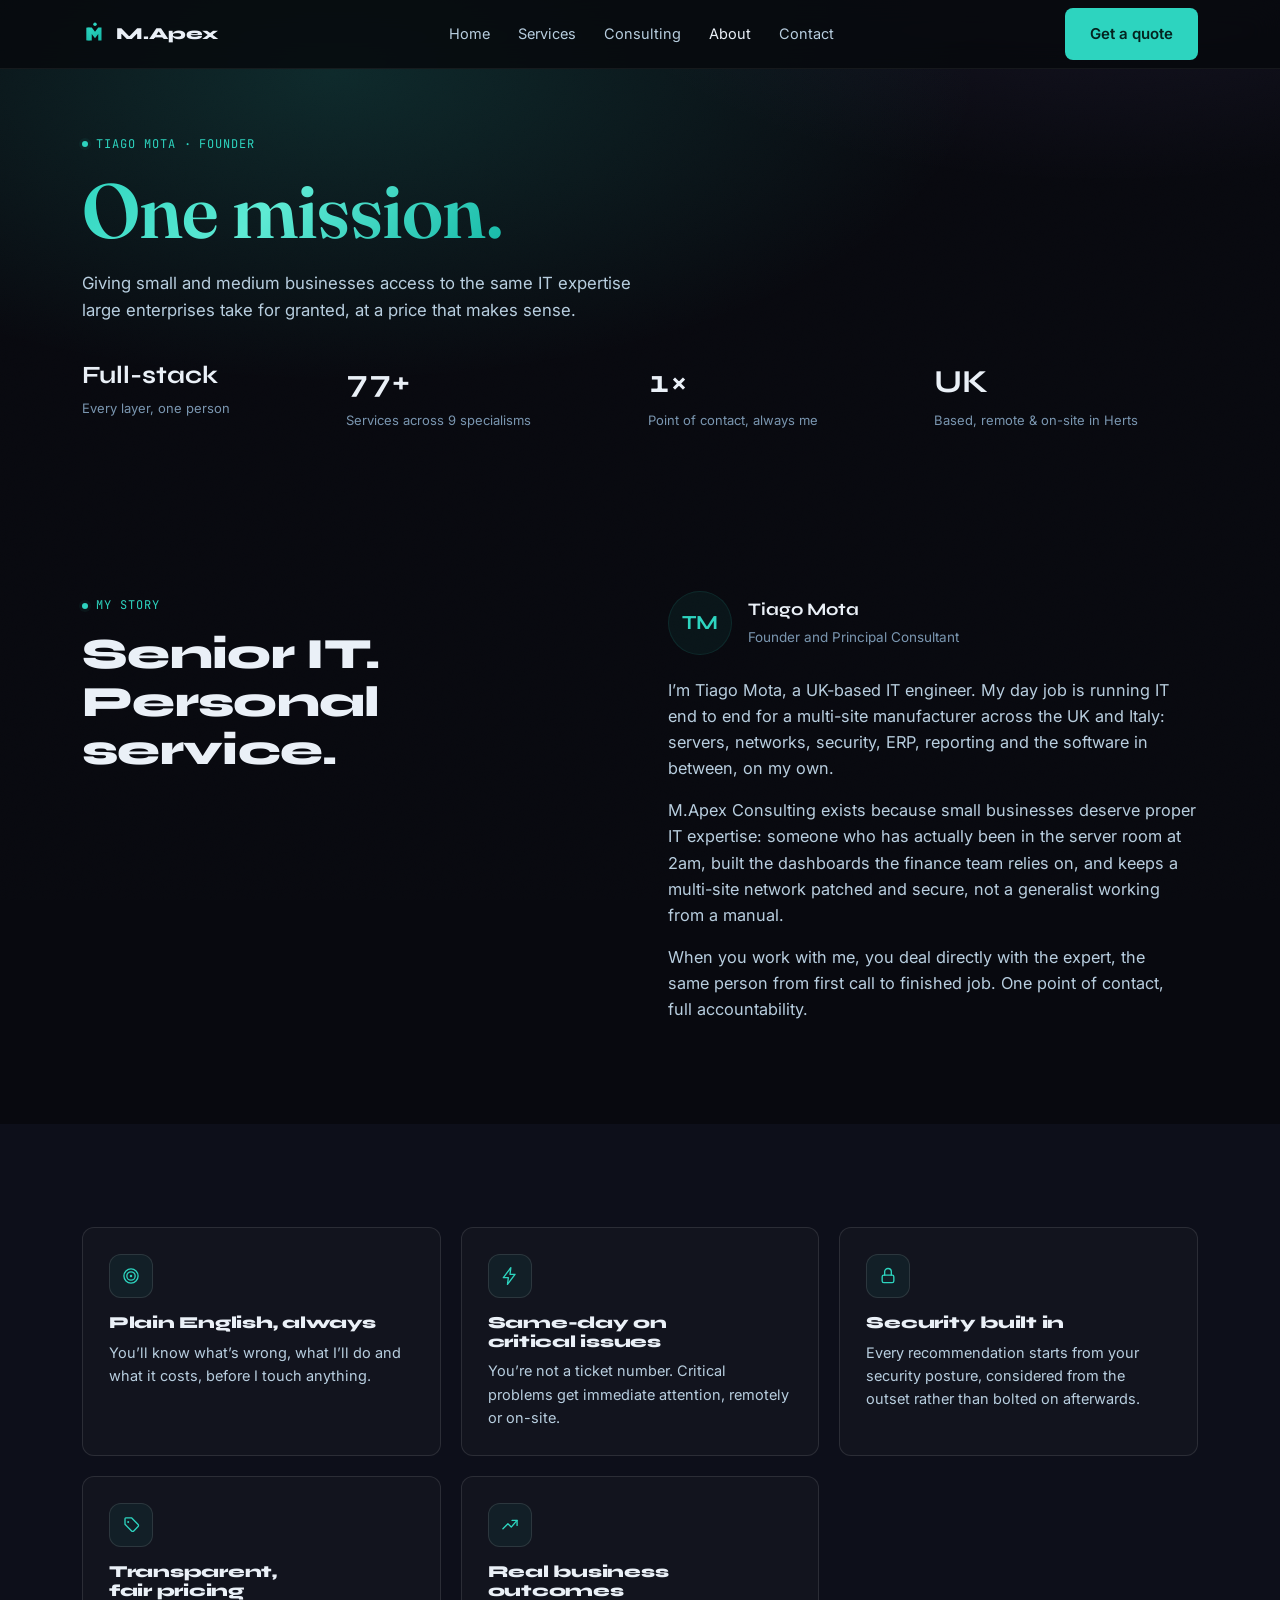
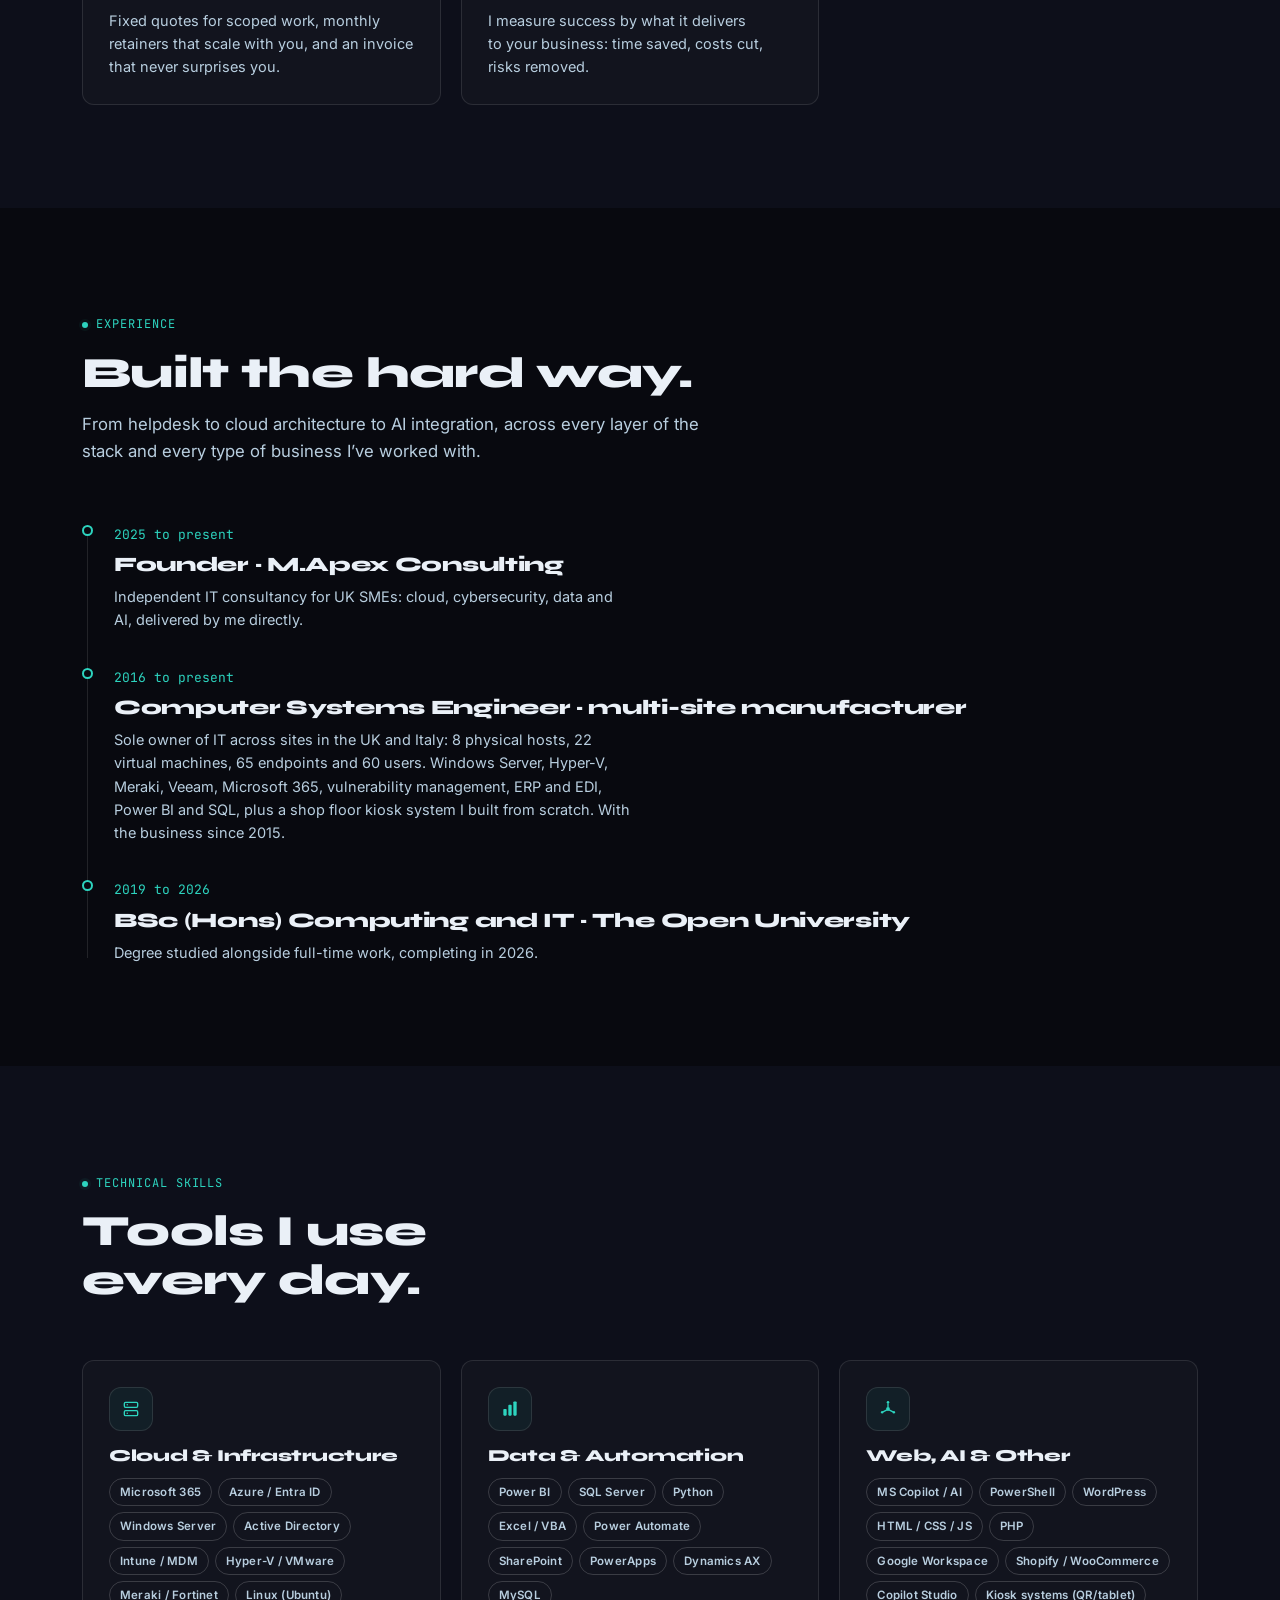
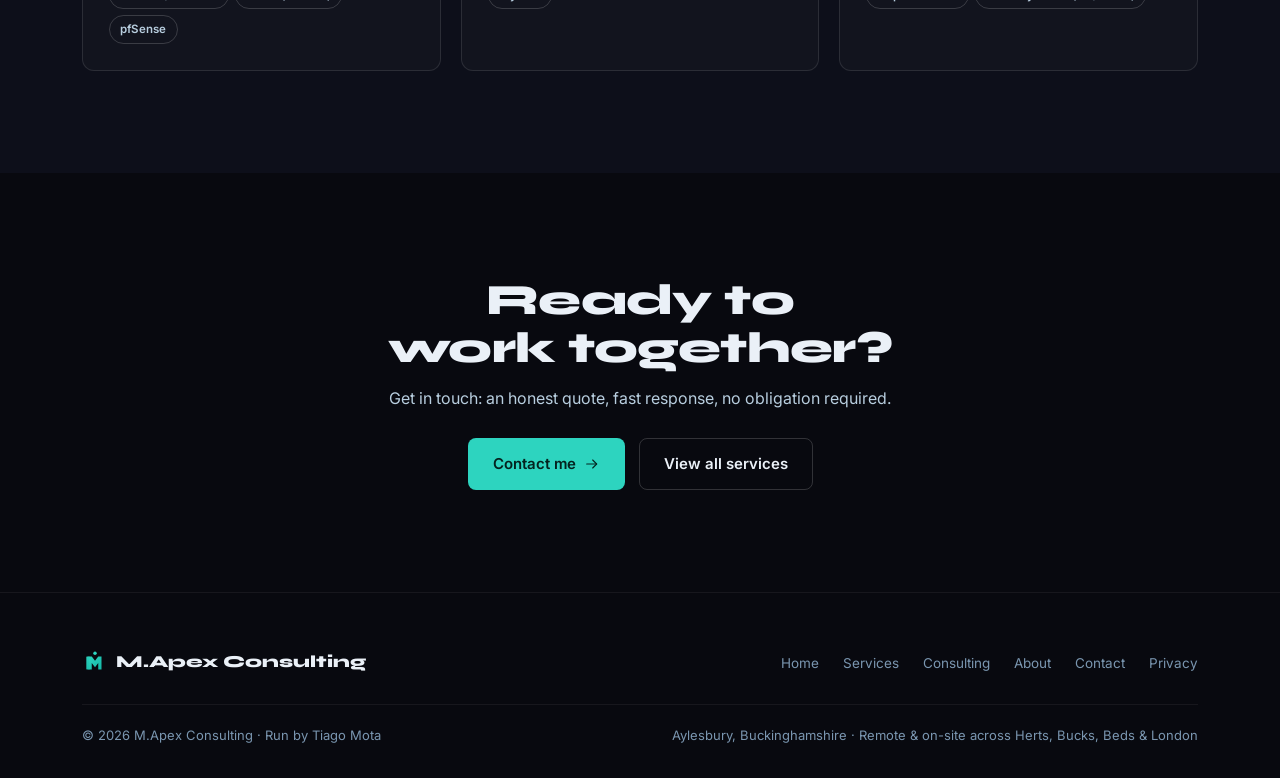
==== about.html @ cf833c74 "Trust pass: name, honest claims, privacy notice Add Tiago Mota as the named founder (about page, hom" ====
<!DOCTYPE html>
<html lang="en-GB">
<head>
<meta charset="UTF-8">
<meta name="viewport" content="width=device-width,initial-scale=1,viewport-fit=cover">
<title>About | M.Apex Consulting</title>
<meta name="description" content="Tiago Mota, founder of M.Apex Consulting: a UK-based IT consultant giving SMEs access to the same expertise large enterprises take for granted.">
<link rel="canonical" href="https://mapexconsulting.co.uk/about.html">

<link rel="icon" type="image/svg+xml" href="/favicon.svg">
<link rel="icon" type="image/png" sizes="32x32" href="/favicon-32.png">
<link rel="icon" type="image/png" sizes="16x16" href="/favicon-16.png">
<link rel="apple-touch-icon" href="/apple-touch-icon.png">
<link rel="manifest" href="/site.webmanifest">
<meta name="theme-color" content="#08090f">

<meta property="og:type" content="website">
<meta property="og:site_name" content="M.Apex Consulting">
<meta property="og:title" content="About | M.Apex Consulting">
<meta property="og:description" content="Tiago Mota, founder of M.Apex Consulting: a UK-based IT consultant giving SMEs access to the same expertise large enterprises take for granted.">
<meta property="og:url" content="https://mapexconsulting.co.uk/about.html">
<meta property="og:image" content="https://mapexconsulting.co.uk/og-image.jpg">
<meta property="og:image:width" content="1200">
<meta property="og:image:height" content="630">
<meta property="og:locale" content="en_GB">

<meta name="twitter:card" content="summary_large_image">
<meta name="twitter:title" content="About | M.Apex Consulting">
<meta name="twitter:description" content="Tiago Mota, founder of M.Apex Consulting: a UK-based IT consultant giving SMEs access to the same expertise large enterprises take for granted.">
<meta name="twitter:image" content="https://mapexconsulting.co.uk/og-image.jpg">

<link rel="preconnect" href="https://fonts.googleapis.com">
<link rel="preconnect" href="https://fonts.gstatic.com" crossorigin>
<link href="https://fonts.googleapis.com/css2?family=Fraunces:opsz,wght@9..144,500;9..144,600;9..144,700&family=Syne:wght@700;800&family=Inter:wght@400;500;600&family=JetBrains+Mono:wght@500&display=swap" rel="stylesheet">
<style>
/* M.Apex Consulting: shared design system
   Teal brand accent (#2DD4BF), rich dark background, Fraunces for display moments,
   Syne for structure, Inter for body. One file, five pages, consistent everywhere. */

*,*::before,*::after{box-sizing:border-box;margin:0;padding:0}

:root{
  /* --- existing brand tokens, unchanged --- */
  --bg:#08090f;--bg2:#0d0f1a;--bg3:#12141f;
  --card:#12141e;--card2:#161927;--card3:#1a1e2e;
  --border:rgba(255,255,255,0.06);--border2:rgba(255,255,255,0.105);--border3:rgba(255,255,255,0.17);
  --accent:#2DD4BF;--accent2:#14b8a6;--accent3:rgba(45,212,191,0.1);--accent4:rgba(45,212,191,0.06);
  --text:#eaf0f7;--text2:#b8cedf;--text3:#7a96b0;
  --green:#34d399;--amber:#fbbf24;--purple:#a78bfa;--red:#f87171;
  --fh:'Syne','Segoe UI',system-ui,sans-serif;
  --fd:'Fraunces','Syne','Segoe UI',serif;
  --fb:'Inter','Segoe UI',system-ui,-apple-system,sans-serif;
  --fm:'JetBrains Mono','SF Mono',Consolas,monospace;
  --r:8px;--r2:12px;--r3:16px;--r4:999px;
  --grad-brand:linear-gradient(135deg,#2DD4BF 0%,#5EEAD4 45%,#14b8a6 100%);
  --grad-aurora:radial-gradient(60% 60% at 30% 20%,rgba(45,212,191,0.16),transparent 70%),radial-gradient(50% 50% at 80% 0%,rgba(167,139,250,0.10),transparent 70%);

  /* --- new: layout + motion scale, additive only --- */
  --maxw:1180px;
  --pad:clamp(1.25rem,4vw,2rem);
  --gap-xs:8px;--gap-sm:12px;--gap-md:20px;--gap-lg:32px;--gap-xl:56px;
  --sec-y:clamp(4rem,8vw,7rem);
  --dur:180ms;--ease:cubic-bezier(.4,0,.2,1);
}

html{scroll-behavior:smooth}
body{
  background:var(--bg);color:var(--text);font-family:var(--fb);
  font-size:16px;line-height:1.6;-webkit-font-smoothing:antialiased;
  overflow-x:hidden;position:relative;
}
/* subtle grain, the thing that keeps a flat dark field from reading as a template */
body::before{
  content:'';position:fixed;inset:0;z-index:1;pointer-events:none;opacity:0.035;mix-blend-mode:overlay;
  background-image:url("data:image/svg+xml,%3Csvg xmlns='http://www.w3.org/2000/svg' width='180' height='180'%3E%3Cfilter id='n'%3E%3CfeTurbulence type='fractalNoise' baseFrequency='0.9' numOctaves='2' stitchTiles='stitch'/%3E%3C/filter%3E%3Crect width='100%25' height='100%25' filter='url(%23n)'/%3E%3C/svg%3E");
}
.skip-link{position:fixed;top:-60px;left:12px;z-index:200;background:var(--accent);color:#04231f;padding:12px 18px;border-radius:var(--r);font-weight:600;font-size:14px;transition:top var(--dur) var(--ease)}
.skip-link:focus-visible{top:12px}
h1,h2,h3,h4{font-family:var(--fh);font-weight:800;line-height:1.12;letter-spacing:-0.015em;color:var(--text)}
h1{font-family:var(--fd);font-weight:600;font-size:clamp(2.7rem,6vw,4.8rem);letter-spacing:-0.01em;font-style:normal}
h2{font-size:clamp(1.9rem,3.6vw,2.7rem)}
h3{font-size:1.28rem}
h4{font-size:1.05rem}
p{color:var(--text2)}
a{color:inherit;text-decoration:none}
ul{list-style:none}
img{max-width:100%;display:block}
button,input,select,textarea{font-family:var(--fb);color:var(--text);font-size:15px}
::selection{background:var(--accent);color:var(--bg)}
:focus-visible{outline:2px solid var(--accent);outline-offset:2px;border-radius:4px}
@media (prefers-reduced-motion:reduce){*{animation-duration:.01ms !important;animation-iteration-count:1 !important;transition-duration:.01ms !important;scroll-behavior:auto !important}}

.grad-text{background:var(--grad-brand);-webkit-background-clip:text;background-clip:text;color:transparent}
.aurora{position:relative}
.aurora::before{content:'';position:absolute;inset:-10% -10% auto -10%;height:140%;background:var(--grad-aurora);pointer-events:none;z-index:0}
.aurora>*{position:relative;z-index:1}

.wrap{max-width:var(--maxw);margin:0 auto;padding-left:var(--pad);padding-right:var(--pad)}
.section{padding:var(--sec-y) 0}
.section-tight{padding:clamp(2.5rem,5vw,3.5rem) 0}
.grid{display:grid;gap:var(--gap-md)}
.g-2{grid-template-columns:repeat(2,1fr)}
.g-3{grid-template-columns:repeat(3,1fr)}
.g-4{grid-template-columns:repeat(4,1fr)}
.g-auto{grid-template-columns:repeat(auto-fit,minmax(240px,1fr))}
.bento{display:grid;grid-template-columns:repeat(3,1fr);grid-auto-rows:1fr;gap:var(--gap-md)}
.bento .span-2{grid-column:span 2;grid-row:span 2}
.bento .feature{background:linear-gradient(155deg,var(--card2),var(--card));border-color:var(--border3);display:flex;flex-direction:column;justify-content:center}
@media (max-width:900px){.g-2,.g-3,.g-4{grid-template-columns:1fr 1fr}.bento{grid-template-columns:1fr 1fr}.bento .span-2{grid-column:span 2;grid-row:span 1}}
@media (max-width:640px){.g-2,.g-3,.g-4,.bento{grid-template-columns:1fr}.bento .span-2{grid-column:span 1;grid-row:span 1}}

/* icons: geometric line set, single colour, inherits from parent */
.i{width:20px;height:20px;flex-shrink:0;fill:none;stroke:currentColor;stroke-width:1.6;stroke-linecap:round;stroke-linejoin:round}
.i-fill{fill:currentColor;stroke:none}
.i-lg{width:26px;height:26px}
.i-sm{width:16px;height:16px}
.icon-tile{width:44px;height:44px;border-radius:var(--r2);background:var(--accent4);border:1px solid var(--border2);display:flex;align-items:center;justify-content:center;color:var(--accent);flex-shrink:0}
.icon-tile.solid{background:var(--accent);color:var(--bg)}

/* eyebrow + section header */
.eyebrow{display:inline-flex;align-items:center;gap:8px;font-family:var(--fm);font-size:12px;letter-spacing:.08em;text-transform:uppercase;color:var(--accent);margin-bottom:14px}
.eyebrow::before{content:'';width:6px;height:6px;border-radius:50%;background:var(--accent);box-shadow:0 0 0 3px var(--accent4)}
.sec-head{max-width:640px;margin-bottom:var(--gap-xl)}
.sec-head p{margin-top:14px;font-size:1.05rem}
.sec-head.center{margin-left:auto;margin-right:auto;text-align:center}

/* buttons */
.btn{display:inline-flex;align-items:center;justify-content:center;gap:8px;padding:13px 24px;border-radius:var(--r);font-family:var(--fb);font-weight:600;font-size:15px;border:1px solid transparent;cursor:pointer;transition:transform var(--dur) var(--ease),background var(--dur),border-color var(--dur)}
.btn:active{transform:scale(.98)}
.btn-primary{background:var(--accent);color:#04231f}
.btn-primary:hover{background:#5ee0cf}
.btn-outline{border-color:var(--border3);color:var(--text)}
.btn-outline:hover{border-color:var(--accent);color:var(--accent)}
.btn-block{width:100%}

/* nav */
nav{position:fixed;top:0;left:0;right:0;z-index:100;background:rgba(7,9,13,0.82);backdrop-filter:blur(14px);border-bottom:1px solid var(--border)}
.nav-in{max-width:var(--maxw);margin:0 auto;padding:0 var(--pad);height:68px;display:flex;align-items:center;justify-content:space-between}
.logo{display:flex;align-items:center;gap:8px;font-family:var(--fh);font-weight:800;font-size:1.05rem;color:var(--text)}
.logo svg{display:block}
.nav-links{display:flex;align-items:center;gap:28px}
.nav-links a{font-size:14.5px;color:var(--text2);transition:color var(--dur)}
.nav-links a:hover,.nav-links a.active{color:var(--text)}
.nav-cta{display:flex;align-items:center;gap:18px}
.nav-toggle{display:none;background:none;border:0;color:var(--text);cursor:pointer;padding:6px}
@media (max-width:860px){
  .nav-links{position:fixed;top:68px;left:0;right:0;background:var(--bg2);border-bottom:1px solid var(--border);flex-direction:column;align-items:flex-start;padding:18px var(--pad) 24px;gap:16px;transform:translateY(-8px);opacity:0;visibility:hidden;pointer-events:none;transition:transform var(--dur) var(--ease),opacity var(--dur),visibility 0s linear var(--dur)}
  .nav-links.open{transform:translateY(0);opacity:1;visibility:visible;pointer-events:auto;transition:transform var(--dur) var(--ease),opacity var(--dur),visibility 0s}
  .nav-cta .btn-primary{display:none}
  .nav-toggle{display:block}
}

/* footer */
footer{border-top:1px solid var(--border);padding:var(--gap-xl) 0 var(--gap-lg)}
.footer-top{display:flex;justify-content:space-between;align-items:center;flex-wrap:wrap;gap:20px;padding-bottom:28px;border-bottom:1px solid var(--border);margin-bottom:20px}
.footer-links{display:flex;gap:24px;flex-wrap:wrap}
.footer-links a{font-size:13.5px;color:var(--text3)}
.footer-links a:hover{color:var(--accent)}
.footer-bottom{font-size:13px;color:var(--text3);display:flex;justify-content:space-between;flex-wrap:wrap;gap:10px}

/* cards */
.card{background:var(--card);border:1px solid var(--border2);border-radius:var(--r2);padding:26px}
.card-hover{transition:border-color var(--dur),transform var(--dur) var(--ease)}
.card-hover:hover{border-color:var(--border3);transform:translateY(-2px)}
.feature-card h3{margin:16px 0 8px;font-size:1.05rem}
.feature-card p{font-size:14.5px}

/* badges / pills / tags */
.badge{display:inline-flex;align-items:center;gap:5px;font-size:11.5px;font-weight:600;letter-spacing:.02em;padding:4px 10px;border-radius:var(--r4);border:1px solid var(--border3);color:var(--text2)}
.badge-accent{background:var(--accent4);border-color:var(--accent3);color:var(--accent)}
.badge-amber{background:rgba(251,191,36,.1);border-color:rgba(251,191,36,.28);color:var(--amber)}
.badge-red{background:rgba(248,113,113,.1);border-color:rgba(248,113,113,.28);color:var(--red)}
.badge-purple{background:rgba(167,139,250,.1);border-color:rgba(167,139,250,.28);color:var(--purple)}
.tag-row{display:flex;flex-wrap:wrap;gap:6px;margin-top:12px}

/* status dot (replaces coloured circle emoji) */
.dot{display:inline-block;width:9px;height:9px;border-radius:50%;flex-shrink:0}
.dot-red{background:var(--red)}
.dot-amber{background:var(--amber)}
.dot-yellow{background:#fde047}
.dot-green{background:var(--green)}

/* stat strip */
.stats{display:grid;grid-template-columns:repeat(4,auto);gap:var(--gap-xl);margin-top:var(--gap-lg)}
.stat b{display:block;font-family:var(--fh);font-size:2rem;color:var(--text)}
.stat span{font-size:13px;color:var(--text3)}
@media (max-width:760px){.stats{grid-template-columns:repeat(2,auto)}}

/* testimonial */
.testi{background:var(--card);border:1px solid var(--border2);border-radius:var(--r2);padding:28px;display:flex;flex-direction:column;gap:16px}
.testi .stars{display:flex;gap:3px;color:var(--amber)}
.testi p{font-size:15px;color:var(--text2);flex-grow:1}
.testi-who{display:flex;align-items:center;gap:12px;padding-top:16px;border-top:1px solid var(--border)}
.avatar{width:38px;height:38px;border-radius:50%;background:var(--accent4);border:1px solid var(--accent3);color:var(--accent);display:flex;align-items:center;justify-content:center;font-family:var(--fh);font-weight:700;font-size:13px;flex-shrink:0}
.testi-who b{display:block;font-size:14px;color:var(--text)}
.testi-who span{font-size:12.5px;color:var(--text3)}

/* pricing */
.price-card{background:var(--card);border:1px solid var(--border2);border-radius:var(--r2);padding:30px;display:flex;flex-direction:column;position:relative}
.price-card.pop{border-color:var(--accent);background:linear-gradient(180deg,var(--accent4),var(--card) 40%)}
.price-card .pop-badge{position:absolute;top:-12px;left:30px;background:var(--accent);color:#04231f;font-size:11px;font-weight:700;padding:4px 12px;border-radius:var(--r4)}
.price-card .amount{font-family:var(--fh);font-size:2rem;margin:14px 0 4px}
.price-card .amount span{font-family:var(--fb);font-size:13px;color:var(--text3);font-weight:400}
.price-card ul{margin:20px 0;display:flex;flex-direction:column;gap:11px}
.price-card li{display:flex;align-items:flex-start;gap:9px;font-size:14px;color:var(--text2)}
.price-card li .i{color:var(--accent);margin-top:2px}

/* FAQ */
.faq-item{border-bottom:1px solid var(--border)}
.faq-item summary{list-style:none;display:flex;justify-content:space-between;align-items:center;gap:16px;padding:20px 0;cursor:pointer;font-family:var(--fh);font-weight:700;font-size:15.5px;color:var(--text)}
.faq-item summary::-webkit-details-marker{display:none}
.faq-item summary .i{transition:transform var(--dur) var(--ease);color:var(--text3)}
.faq-item[open] summary .i{transform:rotate(45deg);color:var(--accent)}
.faq-item .faq-body{padding-bottom:20px;font-size:14.5px;color:var(--text2);max-width:640px}

/* forms */
.field{display:flex;flex-direction:column;gap:7px;margin-bottom:18px}
.field label{font-size:13px;color:var(--text2)}
.field input,.field select,.field textarea{background:var(--bg2);border:1px solid var(--border2);border-radius:var(--r);padding:12px 14px;transition:border-color var(--dur)}
.field input:focus-visible,.field select:focus-visible,.field textarea:focus-visible{border-color:var(--accent);outline:none}
.field textarea{resize:vertical;min-height:110px}
.urgency{display:flex;gap:8px;flex-wrap:wrap}
.urgency label{display:flex;align-items:center;gap:8px;padding:9px 14px;border:1px solid var(--border2);border-radius:var(--r4);font-size:13.5px;color:var(--text2);cursor:pointer;transition:border-color var(--dur)}
.urgency input{position:absolute;opacity:0;pointer-events:none}
.urgency input:checked + span{color:var(--text)}
.urgency label:has(input:checked){border-color:var(--accent);background:var(--accent4)}

/* services filter tabs */
.filter-row{display:flex;flex-wrap:wrap;gap:8px;margin-bottom:var(--gap-lg)}
.filter-tab{display:flex;align-items:center;gap:7px;padding:9px 16px;border-radius:var(--r4);border:1px solid var(--border2);color:var(--text2);font-size:13.5px;cursor:pointer;background:none;transition:border-color var(--dur),color var(--dur)}
.filter-tab .i{width:15px;height:15px}
.filter-tab:hover{border-color:var(--border3);color:var(--text)}
.filter-tab.active{border-color:var(--accent);background:var(--accent4);color:var(--accent)}

.cat-block{margin-bottom:var(--gap-xl);scroll-margin-top:96px}
.cat-head{display:flex;align-items:center;gap:14px;margin-bottom:22px;padding-bottom:18px;border-bottom:1px solid var(--border)}
.cat-head .icon-tile{width:40px;height:40px}
.cat-head .meta{font-size:13px;color:var(--text3)}
.svc-card{background:var(--card);border:1px solid var(--border2);border-radius:var(--r2);padding:22px;display:flex;flex-direction:column;gap:10px}
.svc-card h4{font-size:15px}
.svc-card p{font-size:13.5px;line-height:1.55}
.svc-price{font-family:var(--fm);font-size:12.5px;color:var(--accent);margin-top:auto;padding-top:4px}
.svc-foot{display:flex;justify-content:space-between;align-items:center;margin-top:6px}
.svc-link{font-size:13px;color:var(--text2);display:flex;align-items:center;gap:5px}
.svc-link:hover{color:var(--accent)}

/* ticker (pure CSS marquee, no duplicated markup needed twice in DOM for a11y) */
.ticker{border-top:1px solid var(--border);border-bottom:1px solid var(--border);background:var(--bg2);overflow:hidden;padding:14px 0}
.ticker-track{display:flex;gap:40px;width:max-content;animation:scroll 38s linear infinite}
.ticker:hover .ticker-track{animation-play-state:paused}
.ticker-track span{font-size:13px;color:var(--text3);white-space:nowrap;display:flex;align-items:center;gap:10px}
.ticker-track span::after{content:'·';color:var(--border3);margin-left:30px}
@keyframes scroll{from{transform:translateX(0)}to{transform:translateX(-50%)}}

/* signature motif: node/status line, echoes the logo's dot, used as a quiet structural device on process + timeline blocks */
.node-line{position:relative;padding-left:32px}
.node-line::before{content:'';position:absolute;left:5px;top:6px;bottom:6px;width:1px;background:var(--border2)}
.node-item{position:relative;padding-bottom:32px}
.node-item::before{content:'';position:absolute;left:-32px;top:4px;width:11px;height:11px;border-radius:50%;background:var(--bg);border:2px solid var(--accent)}
.node-item:last-child{padding-bottom:0}

.divider{height:1px;background:var(--border);border:0;margin:0}
.muted{color:var(--text3)}
.center{text-align:center}
.mono{font-family:var(--fm)}

/* scroll-aware header, hides on scroll down, returns on scroll up (FourFold / Josh Kremer pattern) */
nav{transition:transform .32s var(--ease),background var(--dur)}
nav.nav-hidden{transform:translateY(-100%)}

/* back-to-top: services.html is long enough to genuinely need it (Jack Dalrymple pattern) */
.to-top{position:fixed;right:22px;bottom:22px;z-index:90;width:44px;height:44px;border-radius:50%;background:var(--card2);border:1px solid var(--border3);color:var(--text2);display:flex;align-items:center;justify-content:center;cursor:pointer;opacity:0;pointer-events:none;transform:translateY(8px);transition:opacity var(--dur),transform var(--dur) var(--ease),border-color var(--dur),color var(--dur)}
.to-top.show{opacity:1;pointer-events:auto;transform:translateY(0)}
.to-top:hover{border-color:var(--accent);color:var(--accent)}
.to-top .i{transform:rotate(-90deg)}

/* "start from your problem" entry grid: navigation by client need, not by our own structure (Kearney pattern) */
.problem-grid{display:grid;grid-template-columns:repeat(auto-fit,minmax(260px,1fr));gap:var(--gap-sm)}
.problem-card{display:flex;align-items:flex-start;gap:14px;padding:20px;background:var(--card);border:1px solid var(--border2);border-radius:var(--r2);text-decoration:none;transition:border-color var(--dur),transform var(--dur) var(--ease)}
.problem-card:hover{border-color:var(--accent);transform:translateY(-2px)}
.problem-card .icon-tile{width:38px;height:38px}
.problem-card q{display:block;font-size:14.5px;color:var(--text);font-style:italic;line-height:1.5;quotes:'\201C' '\201D'}
.problem-card .route{display:block;font-size:12.5px;color:var(--text3);margin-top:7px}
.problem-card:hover .route{color:var(--accent)}

/* comparison block: typical agency vs M.Apex, a proven B2B pattern that was still missing */
.compare-grid{display:grid;grid-template-columns:1fr 1fr;gap:0;border:1px solid var(--border2);border-radius:var(--r2);overflow:hidden}
.compare-col{padding:28px}
.compare-col.win{background:var(--accent4);position:relative}
.compare-col.win::before{content:'';position:absolute;inset:0;border-left:1px solid var(--accent3);pointer-events:none}
.compare-col h4{font-family:var(--fh);font-size:1.05rem;margin-bottom:18px;display:flex;align-items:center;gap:9px}
.compare-col.win h4{color:var(--accent)}
.compare-row{display:flex;align-items:flex-start;gap:10px;padding:11px 0;border-top:1px solid var(--border)}
.compare-row:first-of-type{border-top:0}
.compare-row .i{margin-top:2px;flex-shrink:0}
.compare-col:not(.win) .compare-row .i{color:var(--text3)}
.compare-col.win .compare-row .i{color:var(--accent)}
.compare-row span{font-size:14px;color:var(--text2)}
@media (max-width:700px){.compare-grid{grid-template-columns:1fr}.compare-col.win::before{border-left:0;border-top:1px solid var(--accent3)}}

@media (max-width:640px){
  .footer-top,.footer-bottom{flex-direction:column;align-items:flex-start}
  .to-top{right:14px;bottom:14px}
}

/* content is visible immediately, no scroll-triggered opacity gating: see changelog for why */

/* hover polish on interactive surfaces */
.card,.price-card,.testi,.svc-card{transition:border-color var(--dur) var(--ease),transform var(--dur) var(--ease),box-shadow var(--dur) var(--ease)}
.card:hover,.svc-card:hover{border-color:var(--accent3);transform:translateY(-3px);box-shadow:0 16px 40px -20px rgba(45,212,191,0.25)}
.price-card:hover{transform:translateY(-3px)}
.filter-tab,.btn{transition:transform var(--dur) var(--ease),border-color var(--dur),background var(--dur),color var(--dur),box-shadow var(--dur)}
.btn-primary:hover{box-shadow:0 10px 28px -12px rgba(45,212,191,0.55)}

/* hero network visual: signature element, echoes the logo's node/connection language */
.net-viz{position:absolute;top:0;right:0;width:min(46vw,460px);height:460px;pointer-events:none;opacity:0.9}
.net-viz line{stroke:var(--accent);stroke-width:1;opacity:0.14}
.net-viz circle{fill:var(--accent);animation:netpulse 4.5s ease-in-out infinite;transform-box:fill-box;transform-origin:center}
@keyframes netpulse{0%,100%{opacity:.35;transform:scale(1)}50%{opacity:1;transform:scale(1.45)}}
.hero-shell{position:relative;overflow:hidden}
.hero-shell::before{content:'';position:absolute;inset:-15% -10% auto -10%;height:150%;background:var(--grad-aurora);pointer-events:none;z-index:0}
.hero-shell>.wrap{position:relative;z-index:1}
@media (max-width:1000px){.net-viz{display:none}}
@media (prefers-reduced-motion:reduce){.net-viz circle{animation:none;opacity:.6}}

/* status pulse: small live indicator on the active-services panel, same signature language */
.pulse-dot{position:relative;width:7px;height:7px;border-radius:50%;flex-shrink:0}
.pulse-dot::after{content:'';position:absolute;inset:-4px;border-radius:50%;border:1px solid currentColor;animation:pulsering 2.2s ease-out infinite}
@media (prefers-reduced-motion:reduce){.pulse-dot::after{animation:none}}
@keyframes pulsering{0%{opacity:.7;transform:scale(.5)}100%{opacity:0;transform:scale(1.6)}}

/* testimonial slider */
.slider{position:relative}
.slider-track{display:flex;transition:transform .5s var(--ease)}
.slider-viewport{overflow:hidden;border-radius:var(--r2)}
.slider-track .testi{flex:0 0 100%;margin:0 2px}
.slider-dots{display:flex;justify-content:center;gap:8px;margin-top:22px}
.slider-dots button{width:8px;height:8px;border-radius:50%;border:0;background:var(--border3);cursor:pointer;padding:0;transition:background var(--dur),width var(--dur)}
.slider-dots button.active{background:var(--accent);width:22px;border-radius:4px}

/* active-services status list */
.status-row{display:flex;align-items:center;gap:12px;padding:13px 0;border-bottom:1px solid var(--border)}
.status-row:last-child{border-bottom:0}
.status-row .icon-tile{width:34px;height:34px}
.status-row .name{flex:1;font-size:14px;color:var(--text)}
.status-label{display:flex;align-items:center;gap:7px;font-size:12px;color:var(--text3)}

/* on-page search, shows up where content is long enough to need it */
.search-box{position:relative;margin-bottom:var(--gap-md)}
.search-box .i{position:absolute;left:16px;top:50%;transform:translateY(-50%);color:var(--text3);pointer-events:none}
.search-box input{width:100%;padding:14px 16px 14px 46px;background:var(--card);border:1px solid var(--border2);border-radius:var(--r2);font-size:15px}
.search-box input:focus-visible{border-color:var(--accent);outline:none}
.search-box .clear-search{position:absolute;right:12px;top:50%;transform:translateY(-50%);background:none;border:0;color:var(--text3);cursor:pointer;padding:6px;display:none}
.search-box.has-value .clear-search{display:block}
.no-results{display:none;text-align:center;padding:60px 20px;color:var(--text3)}
.no-results.show{display:block}


/* guidelines pass: theming, touch, typography, focus, a11y helpers */
html{color-scheme:dark;scroll-padding-top:88px;-webkit-tap-highlight-color:rgba(45,212,191,0.18)}
@media (pointer:fine){html{overscroll-behavior:none}}
a,button,input,select,textarea,label,summary{touch-action:manipulation}
h1,h2,h3{text-wrap:balance}
p{text-wrap:pretty}
.stat b,.mono{font-variant-numeric:tabular-nums}
.h4{font-size:1.05rem}
.compare-col h3{font-family:var(--fh);font-size:1.05rem;margin-bottom:18px;display:flex;align-items:center;gap:9px}
.compare-col.win h3{color:var(--accent)}
.card,.svc-card,.testi,.problem-card{overflow-wrap:break-word}
.status-row .name{min-width:0}
.field input:focus-visible,.field select:focus-visible,.field textarea:focus-visible,.search-box input:focus-visible{box-shadow:0 0 0 3px var(--accent3)}
.field select option{background:var(--bg2);color:var(--text)}
fieldset{border:0;margin:0;padding:0;min-width:0}
legend{font-size:13px;color:var(--text2);margin-bottom:7px;padding:0}
.field-error{color:var(--red);font-size:13px;margin-bottom:14px}
.field-error:empty{display:none}
.wrap,.nav-in{padding-left:max(var(--pad),env(safe-area-inset-left));padding-right:max(var(--pad),env(safe-area-inset-right))}
.to-top{bottom:max(22px,calc(env(safe-area-inset-bottom) + 12px))}
.cat-block{content-visibility:auto;contain-intrinsic-size:auto 900px}
.slider-dots{align-items:center}
.slider-dots button{position:relative}
.slider-dots button::before{content:'';position:absolute;inset:-12px -6px}
.motion-toggle{display:inline-flex;align-items:center;justify-content:center;width:32px;height:32px;border-radius:50%;border:1px solid var(--border3);background:var(--card);color:var(--text2);cursor:pointer;transition:border-color var(--dur),color var(--dur)}
.motion-toggle:hover{border-color:var(--accent);color:var(--accent)}
.motion-toggle .i{width:14px;height:14px}
.ticker{position:relative}
.ticker .motion-toggle{position:absolute;right:max(12px,env(safe-area-inset-right));top:50%;transform:translateY(-50%);z-index:2}
.ticker.paused .ticker-track{animation-play-state:paused}
.sr-only{position:absolute;width:1px;height:1px;padding:0;margin:-1px;overflow:hidden;clip:rect(0,0,0,0);white-space:nowrap;border:0}
</style>
<script type="application/ld+json">
{
  "@context": "https://schema.org",
  "@type": "ProfessionalService",
  "name": "M.Apex Consulting",
  "founder": {"@type": "Person", "name": "Tiago Mota", "jobTitle": "Founder and Principal Consultant"},
  "description": "UK IT consultancy covering cloud, cybersecurity, data, AI and bespoke software development for small and medium businesses.",
  "url": "https://mapexconsulting.co.uk/",
  "logo": "https://mapexconsulting.co.uk/icon-512.png",
  "image": "https://mapexconsulting.co.uk/og-image.jpg",
  "priceRange": "\u00a3\u00a3",
  "areaServed": [
    {"@type": "AdministrativeArea", "name": "Hertfordshire"},
    {"@type": "AdministrativeArea", "name": "Buckinghamshire"},
    {"@type": "AdministrativeArea", "name": "Bedfordshire"},
    {"@type": "AdministrativeArea", "name": "London"}
  ],
  "address": {
    "@type": "PostalAddress",
    "addressLocality": "Aylesbury",
    "addressRegion": "Buckinghamshire",
    "addressCountry": "GB"
  },
  "makesOffer": [
    {"@type": "Offer", "itemOffered": {"@type": "Service", "name": "IT Support & Infrastructure"}},
    {"@type": "Offer", "itemOffered": {"@type": "Service", "name": "Cybersecurity"}},
    {"@type": "Offer", "itemOffered": {"@type": "Service", "name": "Data & Automation"}},
    {"@type": "Offer", "itemOffered": {"@type": "Service", "name": "AI Services"}},
    {"@type": "Offer", "itemOffered": {"@type": "Service", "name": "Strategic IT Consulting"}}
  ]
}
</script>
</head>
<body>
<svg style="display:none" aria-hidden="true" xmlns:xlink="http://www.w3.org/1999/xlink"><defs>
<symbol id="i-check" viewBox="0 0 24 24"><polyline points="4 12.5 9.5 18 20 6"/></symbol>
<symbol id="i-cloud" viewBox="0 0 24 24"><path d="M6.5 18a4 4 0 01-.5-7.97A5 5 0 0115.9 8.05 4.5 4.5 0 0117.5 18h-11z"/></symbol>
<symbol id="i-lock" viewBox="0 0 24 24"><rect x="5" y="11" width="14" height="9" rx="2"/><path d="M8 11V7a4 4 0 018 0v4"/></symbol>
<symbol id="i-shield" viewBox="0 0 24 24"><path d="M12 3l7 3v5c0 5-3 8.5-7 10-4-1.5-7-5-7-10V6l7-3z"/></symbol>
<symbol id="i-bolt" viewBox="0 0 24 24"><path d="M13 2 4 14h6l-1 8 9-12h-6l1-8z"/></symbol>
<symbol id="i-bars" viewBox="0 0 24 24"><rect x="4" y="12" width="4" height="8" rx="1" fill="currentColor" stroke="none"/><rect x="10" y="7" width="4" height="13" rx="1" fill="currentColor" stroke="none"/><rect x="16" y="3" width="4" height="17" rx="1" fill="currentColor" stroke="none"/></symbol>
<symbol id="i-node" viewBox="0 0 24 24"><circle cx="12" cy="12" r="2.3" fill="currentColor" stroke="none"/><circle cx="12" cy="4" r="1.5" fill="currentColor" stroke="none"/><circle cx="19" cy="16" r="1.5" fill="currentColor" stroke="none"/><circle cx="5" cy="16" r="1.5" fill="currentColor" stroke="none"/><line x1="12" y1="9.7" x2="12" y2="5.7"/><line x1="13.9" y1="13.3" x2="17.4" y2="15.2"/><line x1="10.1" y1="13.3" x2="6.6" y2="15.2"/></symbol>
<symbol id="i-globe" viewBox="0 0 24 24"><circle cx="12" cy="12" r="8.5"/><ellipse cx="12" cy="12" rx="3.6" ry="8.5"/><line x1="3.7" y1="12" x2="20.3" y2="12"/></symbol>
<symbol id="i-broadcast" viewBox="0 0 24 24"><path d="M4 10v4a1 1 0 001 1h1.5l7 4.5V4.5L6.5 9H5a1 1 0 00-1 1z"/><path d="M18 9a4 4 0 010 6"/></symbol>
<symbol id="i-gear" viewBox="0 0 24 24"><circle cx="12" cy="12" r="3"/><line x1="12" y1="2.5" x2="12" y2="5.5"/><line x1="12" y1="18.5" x2="12" y2="21.5"/><line x1="2.5" y1="12" x2="5.5" y2="12"/><line x1="18.5" y1="12" x2="21.5" y2="12"/><line x1="5.4" y1="5.4" x2="7.5" y2="7.5"/><line x1="16.5" y1="16.5" x2="18.6" y2="18.6"/><line x1="5.4" y1="18.6" x2="7.5" y2="16.5"/><line x1="16.5" y1="7.5" x2="18.6" y2="5.4"/></symbol>
<symbol id="i-clipboard" viewBox="0 0 24 24"><rect x="6" y="4" width="12" height="17" rx="2"/><rect x="9" y="2.3" width="6" height="3.6" rx="1"/><line x1="9" y1="11.5" x2="15" y2="11.5"/><line x1="9" y1="15.5" x2="15" y2="15.5"/></symbol>
<symbol id="i-tablet" viewBox="0 0 24 24"><rect x="5" y="2.5" width="14" height="19" rx="2"/><circle cx="12" cy="18.2" r="0.9" fill="currentColor" stroke="none"/></symbol>
<symbol id="i-cycle" viewBox="0 0 24 24"><path d="M19 12a7 7 0 10-2.5 5.4"/><polyline points="20.5 9.3 19 12.3 16.2 11"/></symbol>
<symbol id="i-link" viewBox="0 0 24 24"><rect x="3" y="9" width="10" height="6" rx="3" transform="rotate(-25 8 12)"/><rect x="11" y="9" width="10" height="6" rx="3" transform="rotate(-25 16 12)"/></symbol>
<symbol id="i-partner" viewBox="0 0 24 24"><circle cx="9" cy="12" r="5.5" opacity="0.5"/><circle cx="15" cy="12" r="5.5"/></symbol>
<symbol id="i-calendar" viewBox="0 0 24 24"><rect x="4" y="5" width="16" height="15" rx="2"/><line x1="4" y1="9.5" x2="20" y2="9.5"/><line x1="8" y1="3" x2="8" y2="6.5"/><line x1="16" y1="3" x2="16" y2="6.5"/></symbol>
<symbol id="i-clock" viewBox="0 0 24 24"><circle cx="12" cy="12" r="8.5"/><polyline points="12 7.5 12 12 15.5 14"/></symbol>
<symbol id="i-target" viewBox="0 0 24 24"><circle cx="12" cy="12" r="8.5"/><circle cx="12" cy="12" r="5"/><circle cx="12" cy="12" r="1.5" fill="currentColor" stroke="none"/></symbol>
<symbol id="i-tag" viewBox="0 0 24 24"><path d="M12.6 3.4l7.9 7.9a1.8 1.8 0 010 2.6l-5.2 5.2a1.8 1.8 0 01-2.6 0l-7.9-7.9V4.4a1 1 0 011-1h6.8z"/><circle cx="8.6" cy="8.4" r="1.2" fill="currentColor" stroke="none"/></symbol>
<symbol id="i-trend" viewBox="0 0 24 24"><polyline points="3.5 16.5 9.5 10.5 13.5 14.5 20.5 6.5"/><polyline points="14.5 6.5 20.5 6.5 20.5 12.5"/></symbol>
<symbol id="i-monitor" viewBox="0 0 24 24"><rect x="3" y="4.5" width="18" height="12.5" rx="2"/><line x1="8" y1="20.5" x2="16" y2="20.5"/><line x1="12" y1="17" x2="12" y2="20.5"/></symbol>
<symbol id="i-scale" viewBox="0 0 24 24"><line x1="12" y1="3" x2="12" y2="21"/><line x1="5" y1="7" x2="19" y2="7"/><path d="M5 7l-3.3 6.3a3.7 3.7 0 007.6 0L5 7z"/><path d="M19 7l-3.3 6.3a3.7 3.7 0 007.6 0L19 7z"/><line x1="8.5" y1="21" x2="15.5" y2="21"/></symbol>
<symbol id="i-chat" viewBox="0 0 24 24"><path d="M4 5h16v11H8.5L4 19.5V5z"/></symbol>
<symbol id="i-star" viewBox="0 0 24 24"><polygon points="12 3 14.6 9 21 9.6 16.1 13.7 17.6 20 12 16.6 6.4 20 7.9 13.7 3 9.6 9.4 9" fill="currentColor" stroke="none"/></symbol>
<symbol id="i-plus" viewBox="0 0 24 24"><line x1="12" y1="5" x2="12" y2="19"/><line x1="5" y1="12" x2="19" y2="12"/></symbol>
<symbol id="i-arrow" viewBox="0 0 24 24"><line x1="4" y1="12" x2="19" y2="12"/><polyline points="13 6 19 12 13 18"/></symbol>
<symbol id="i-pin" viewBox="0 0 24 24"><path d="M12 21s7-6.4 7-12a7 7 0 10-14 0c0 5.6 7 12 7 12z"/><circle cx="12" cy="9" r="2.4"/></symbol>
<symbol id="i-server" viewBox="0 0 24 24"><rect x="4" y="4" width="16" height="6" rx="1.5"/><rect x="4" y="14" width="16" height="6" rx="1.5"/><circle cx="7.5" cy="7" r="0.9" fill="currentColor" stroke="none"/><circle cx="7.5" cy="17" r="0.9" fill="currentColor" stroke="none"/></symbol>
<symbol id="i-sync" viewBox="0 0 24 24"><path d="M4 12a8 8 0 0114-5.3M20 12a8 8 0 01-14 5.3"/><polyline points="17.5 4.5 18 7 15.5 7.2"/><polyline points="6.5 19.5 6 17 8.5 16.8"/></symbol>
<symbol id="i-menu" viewBox="0 0 24 24"><line x1="4" y1="7" x2="20" y2="7"/><line x1="4" y1="12" x2="20" y2="12"/><line x1="4" y1="17" x2="20" y2="17"/></symbol>
<symbol id="i-search" viewBox="0 0 24 24"><circle cx="10.5" cy="10.5" r="6.5"/><line x1="15.3" y1="15.3" x2="20.5" y2="20.5"/></symbol>
<symbol id="i-x" viewBox="0 0 24 24"><line x1="5" y1="5" x2="19" y2="19"/><line x1="19" y1="5" x2="5" y2="19"/></symbol>
<symbol id="i-whatsapp" viewBox="0 0 24 24" fill="currentColor" stroke="none"><path d="M17.47 14.38c-.3-.15-1.76-.87-2.03-.97-.27-.1-.47-.15-.67.15-.2.3-.77.97-.94 1.16-.17.2-.35.22-.64.08-.3-.15-1.26-.46-2.4-1.48-.88-.79-1.48-1.76-1.65-2.06-.17-.3-.02-.46.13-.6.13-.14.3-.35.45-.52.15-.17.2-.3.3-.5.1-.2.05-.37-.02-.52-.08-.15-.67-1.61-.92-2.21-.24-.58-.49-.5-.67-.51h-.57c-.2 0-.52.07-.79.37-.27.3-1.04 1.02-1.04 2.48s1.07 2.87 1.22 3.07c.15.2 2.1 3.2 5.08 4.49.7.3 1.26.49 1.69.63.71.22 1.36.19 1.87.12.57-.09 1.76-.72 2.01-1.42.25-.69.25-1.29.17-1.41-.07-.13-.27-.2-.57-.35M12.05 22h-.01a9.87 9.87 0 01-5.04-1.38l-.36-.21-3.74.98 1-3.65-.24-.37a9.86 9.86 0 01-1.51-5.26C2.16 6.6 6.6 2.17 12.05 2.17c2.64 0 5.12 1.03 6.99 2.9a9.83 9.83 0 012.89 6.99c0 5.45-4.44 9.88-9.88 9.88M18.5 3.58A11.82 11.82 0 0012.05 0C5.5 0 .16 5.33.15 11.89c0 2.1.55 4.14 1.59 5.95L0 24l6.3-1.65a11.88 11.88 0 005.68 1.45h.01c6.55 0 11.89-5.34 11.89-11.9 0-3.17-1.24-6.17-3.48-8.32"/></symbol>
<symbol id="i-pause" viewBox="0 0 24 24"><line x1="9" y1="5" x2="9" y2="19"/><line x1="15" y1="5" x2="15" y2="19"/></symbol><symbol id="i-play" viewBox="0 0 24 24"><polygon points="7 5 19 12 7 19" fill="currentColor" stroke="none"/></symbol></defs></svg>
<a href="#main" class="skip-link">Skip to content</a>
<nav>
  <div class="nav-in">
    <a href="index.html" class="logo" translate="no"><svg width="26" height="26" viewBox="0 0 120 120" xmlns="http://www.w3.org/2000/svg" style="display:block" aria-hidden="true" focusable="false">
<defs><linearGradient id="grad" x1="0%" y1="0%" x2="100%" y2="100%">
<stop offset="0%" style="stop-color:#2DD4BF;stop-opacity:1"/>
<stop offset="100%" style="stop-color:#14b8a6;stop-opacity:1"/>
</linearGradient></defs>
<rect x="20" y="30" width="15" height="60" fill="url(#grad)" rx="2"/>
<polygon points="45,30 60,50 75,30 90,30 90,90 75,90 75,60 60,80 45,60 45,90 30,90 30,30" fill="url(#grad)"/>
<circle cx="60" cy="15" r="8" fill="#2DD4BF"/>
</svg>M.Apex</a>
    <ul class="nav-links" id="navLinks">
    <li><a href="index.html">Home</a></li>
    <li><a href="services.html">Services</a></li>
    <li><a href="consulting.html">Consulting</a></li>
    <li><a href="about.html" class="active">About</a></li>
    <li><a href="contact.html">Contact</a></li>
    </ul>
    <div class="nav-cta">
      <a href="contact.html" class="btn btn-primary">Get a quote</a>
      <button class="nav-toggle" id="navToggle" aria-label="Toggle menu" aria-expanded="false"><svg class="i" aria-hidden="true" focusable="false"><use href="#i-menu" xlink:href="#i-menu"/></svg></button>
    </div>
  </div>
</nav>
<script>
(function(){
  var t=document.getElementById('navToggle'), l=document.getElementById('navLinks');
  function set(open){ l.classList.toggle('open',open); t.setAttribute('aria-expanded',open); }
  t.addEventListener('click',function(){ set(!l.classList.contains('open')); });
  l.addEventListener('click',function(e){ if(e.target.closest('a')) set(false); });
  document.addEventListener('keydown',function(e){ if(e.key==='Escape' && l.classList.contains('open')){ set(false); t.focus(); } });
})();
</script>
<main id="main">

<header class="section-tight hero-shell" style="padding-top:calc(68px + var(--sec-y) * 0.6)">
  <div class="wrap">
    <div class="eyebrow">Tiago Mota &middot; Founder</div>
    <h1 style="max-width:700px"><span class="grad-text">One mission.</span></h1>
    <p style="max-width:560px;margin-top:16px;font-size:1.05rem">Giving small and medium businesses access to the same IT expertise large enterprises take for granted, at a price that makes sense.</p>
    <div class="stats">
      <div class="stat"><b style="font-size:1.55rem;white-space:nowrap">Full-stack</b><span>Every layer, one person</span></div>
      <div class="stat"><b>77+</b><span>Services across 9 specialisms</span></div>
      <div class="stat"><b>1&times;</b><span>Point of contact, always me</span></div>
      <div class="stat"><b>UK</b><span>Based, remote &amp; on-site in Herts</span></div>
    </div>
  </div>
</header>

<section class="section">
  <div class="wrap grid g-2" style="gap:var(--gap-xl);align-items:start">
    <div>
      <div class="eyebrow">My story</div>
      <h2>Senior IT. Personal service.</h2>
    </div>
    <div>
      <div style="display:flex;align-items:center;gap:16px;margin-bottom:22px"><div class="avatar" style="width:64px;height:64px;font-size:20px" role="img" aria-label="Tiago Mota">TM</div><div><b style="display:block;font-family:var(--fh);font-size:1.1rem;color:var(--text)">Tiago Mota</b><span class="muted" style="font-size:13.5px">Founder and Principal Consultant</span></div></div><p style="font-size:1.02rem">I’m Tiago Mota, a UK-based IT engineer. My day job is running IT end to end for a multi-site manufacturer across the UK and Italy: servers, networks, security, ERP, reporting and the software in between, on my own.</p>
      <p style="margin-top:16px;font-size:1.02rem">M.Apex Consulting exists because small businesses deserve proper IT expertise: someone who has actually been in the server room at 2am, built the dashboards the finance team relies on, and keeps a multi-site network patched and secure, not a generalist working from a manual.</p>
      <p style="margin-top:16px;font-size:1.02rem">When you work with me, you deal directly with the expert, the same person from first call to finished job. One point of contact, full accountability.</p>
    </div>
  </div>
</section>

<section class="section" style="background:var(--bg2)">
  <div class="wrap">
    <div class="grid g-3"><div class="card feature-card"><div class="icon-tile"><svg class="i" aria-hidden="true" focusable="false"><use href="#i-target" xlink:href="#i-target"/></svg></div><h3>Plain English, always</h3><p>You’ll know what’s wrong, what I’ll do and what it costs, before I touch anything.</p></div>
    <div class="card feature-card"><div class="icon-tile"><svg class="i" aria-hidden="true" focusable="false"><use href="#i-bolt" xlink:href="#i-bolt"/></svg></div><h3>Same-day on critical issues</h3><p>You’re not a ticket number. Critical problems get immediate attention, remotely or on-site.</p></div>
    <div class="card feature-card"><div class="icon-tile"><svg class="i" aria-hidden="true" focusable="false"><use href="#i-lock" xlink:href="#i-lock"/></svg></div><h3>Security built in</h3><p>Every recommendation starts from your security posture, considered from the outset rather than bolted on afterwards.</p></div>
    <div class="card feature-card"><div class="icon-tile"><svg class="i" aria-hidden="true" focusable="false"><use href="#i-tag" xlink:href="#i-tag"/></svg></div><h3>Transparent, fair pricing</h3><p>Fixed quotes for scoped work, monthly retainers that scale with you, and an invoice that never surprises you.</p></div>
    <div class="card feature-card"><div class="icon-tile"><svg class="i" aria-hidden="true" focusable="false"><use href="#i-trend" xlink:href="#i-trend"/></svg></div><h3>Real business outcomes</h3><p>I measure success by what it delivers to your business: time saved, costs cut, risks removed.</p></div>
    </div>
  </div>
</section>

<section class="section">
  <div class="wrap">
    <div class="sec-head">
      <div class="eyebrow">Experience</div>
      <h2>Built the hard way.</h2>
      <p>From helpdesk to cloud architecture to AI integration, across every layer of the stack and every type of business I’ve worked with.</p>
    </div>
    <div class="node-line"><div class="node-item"><span class="mono" style="color:var(--accent);font-size:13px">2025 to present</span><h3 style="margin:8px 0">Founder &middot; M.Apex Consulting</h3><p style="font-size:14.5px;max-width:520px">Independent IT consultancy for UK SMEs: cloud, cybersecurity, data and AI, delivered by me directly.</p></div>
    <div class="node-item"><span class="mono" style="color:var(--accent);font-size:13px">2016 to present</span><h3 style="margin:8px 0">Computer Systems Engineer &middot; multi-site manufacturer</h3><p style="font-size:14.5px;max-width:520px">Sole owner of IT across sites in the UK and Italy: 8 physical hosts, 22 virtual machines, 65 endpoints and 60 users. Windows Server, Hyper-V, Meraki, Veeam, Microsoft 365, vulnerability management, ERP and EDI, Power BI and SQL, plus a shop floor kiosk system I built from scratch. With the business since 2015.</p></div>
    <div class="node-item"><span class="mono" style="color:var(--accent);font-size:13px">2019 to 2026</span><h3 style="margin:8px 0">BSc (Hons) Computing and IT &middot; The Open University</h3><p style="font-size:14.5px;max-width:520px">Degree studied alongside full-time work, completing in 2026.</p></div>
    </div>
  </div>
</section>

<section class="section" style="background:var(--bg2)">
  <div class="wrap">
    <div class="sec-head">
      <div class="eyebrow">Technical skills</div>
      <h2>Tools I use every day.</h2>
    </div>
    <div class="grid g-3"><div class="card"><div class="icon-tile"><svg class="i" aria-hidden="true" focusable="false"><use href="#i-server" xlink:href="#i-server"/></svg></div><h3 class="h4" style="margin:16px 0 12px">Cloud & Infrastructure</h3><div class="tag-row"><span class="badge">Microsoft 365</span><span class="badge">Azure / Entra ID</span><span class="badge">Windows Server</span><span class="badge">Active Directory</span><span class="badge">Intune / MDM</span><span class="badge">Hyper-V / VMware</span><span class="badge">Meraki / Fortinet</span><span class="badge">Linux (Ubuntu)</span><span class="badge">pfSense</span></div></div>
    <div class="card"><div class="icon-tile"><svg class="i" aria-hidden="true" focusable="false"><use href="#i-bars" xlink:href="#i-bars"/></svg></div><h3 class="h4" style="margin:16px 0 12px">Data & Automation</h3><div class="tag-row"><span class="badge">Power BI</span><span class="badge">SQL Server</span><span class="badge">Python</span><span class="badge">Excel / VBA</span><span class="badge">Power Automate</span><span class="badge">SharePoint</span><span class="badge">PowerApps</span><span class="badge">Dynamics AX</span><span class="badge">MySQL</span></div></div>
    <div class="card"><div class="icon-tile"><svg class="i" aria-hidden="true" focusable="false"><use href="#i-node" xlink:href="#i-node"/></svg></div><h3 class="h4" style="margin:16px 0 12px">Web, AI & Other</h3><div class="tag-row"><span class="badge">MS Copilot / AI</span><span class="badge">PowerShell</span><span class="badge">WordPress</span><span class="badge">HTML / CSS / JS</span><span class="badge">PHP</span><span class="badge">Google Workspace</span><span class="badge">Shopify / WooCommerce</span><span class="badge">Copilot Studio</span><span class="badge">Kiosk systems (QR/tablet)</span></div></div>
    </div>
  </div>
</section>

<section class="section center">
  <div class="wrap" style="max-width:600px">
    <h2>Ready to work together?</h2>
    <p style="margin-top:14px">Get in touch: an honest quote, fast response, no obligation required.</p>
    <div style="display:flex;gap:14px;justify-content:center;flex-wrap:wrap;margin-top:26px">
      <a href="contact.html" class="btn btn-primary">Contact me <svg class="i i-sm" aria-hidden="true" focusable="false"><use href="#i-arrow" xlink:href="#i-arrow"/></svg></a>
      <a href="services.html" class="btn btn-outline">View all services</a>
    </div>
  </div>
</section>

</main>
<footer>
  <div class="wrap">
    <div class="footer-top">
      <a href="index.html" class="logo" translate="no"><svg width="26" height="26" viewBox="0 0 120 120" xmlns="http://www.w3.org/2000/svg" style="display:block" aria-hidden="true" focusable="false">
<defs><linearGradient id="grad-foot" x1="0%" y1="0%" x2="100%" y2="100%">
<stop offset="0%" style="stop-color:#2DD4BF;stop-opacity:1"/>
<stop offset="100%" style="stop-color:#14b8a6;stop-opacity:1"/>
</linearGradient></defs>
<rect x="20" y="30" width="15" height="60" fill="url(#grad-foot)" rx="2"/>
<polygon points="45,30 60,50 75,30 90,30 90,90 75,90 75,60 60,80 45,60 45,90 30,90 30,30" fill="url(#grad-foot)"/>
<circle cx="60" cy="15" r="8" fill="#2DD4BF"/>
</svg>M.Apex Consulting</a>
      <ul class="footer-links"><li><a href="index.html">Home</a></li><li><a href="services.html">Services</a></li><li><a href="consulting.html">Consulting</a></li><li><a href="about.html">About</a></li><li><a href="contact.html">Contact</a></li><li><a href="privacy.html">Privacy</a></li></ul>
    </div>
    <div class="footer-bottom">
      <span>&copy; 2026 M.Apex Consulting &middot; Run by Tiago Mota</span>
      <span>Aylesbury, Buckinghamshire &middot; Remote &amp; on-site across Herts, Bucks, Beds &amp; London</span>
    </div>
  </div>
</footer>
<button class="to-top" id="toTop" aria-label="Back to top"><svg class="i" aria-hidden="true" focusable="false"><use href="#i-arrow" xlink:href="#i-arrow"/></svg></button>
<script>
(function(){
  var reduced = window.matchMedia && matchMedia('(prefers-reduced-motion: reduce)').matches;

  // scroll-aware header + back-to-top
  (function(){
    var nav = document.querySelector('nav');
    var toTop = document.getElementById('toTop');
    var last = window.pageYOffset;
    var ticking = false;
    function onScroll(){
      var y = window.pageYOffset;
      if(nav){
        var menuOpen = nav.querySelector('.nav-links.open');
        if(!menuOpen && y > 300 && y > last) nav.classList.add('nav-hidden');
        else nav.classList.remove('nav-hidden');
      }
      if(toTop) toTop.classList.toggle('show', y > 700);
      last = y;
      ticking = false;
    }
    window.addEventListener('scroll', function(){
      if(!ticking){ requestAnimationFrame(onScroll); ticking = true; }
    }, {passive:true});
    if(toTop) toTop.addEventListener('click', function(){
      window.scrollTo({top:0, behavior: reduced ? 'auto' : 'smooth'});
    });
  })();
})();
</script>
</body>
</html>
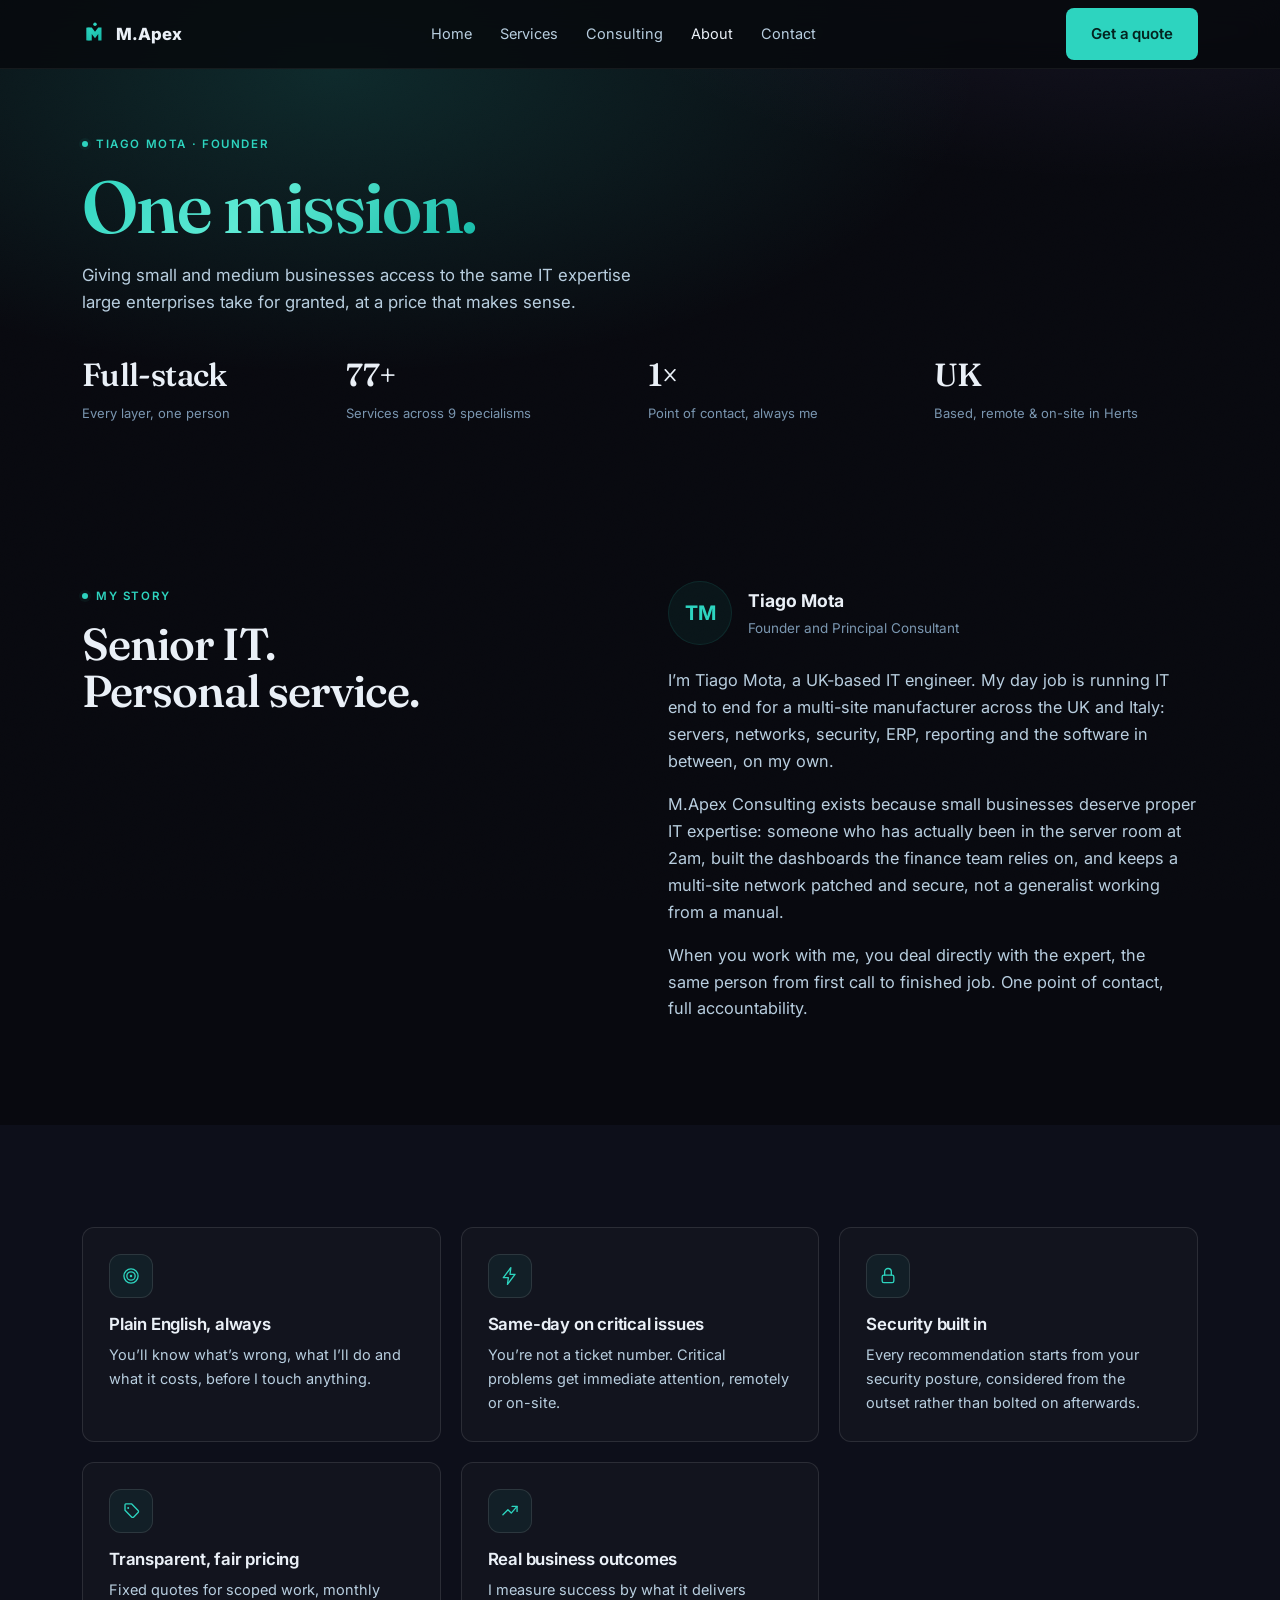
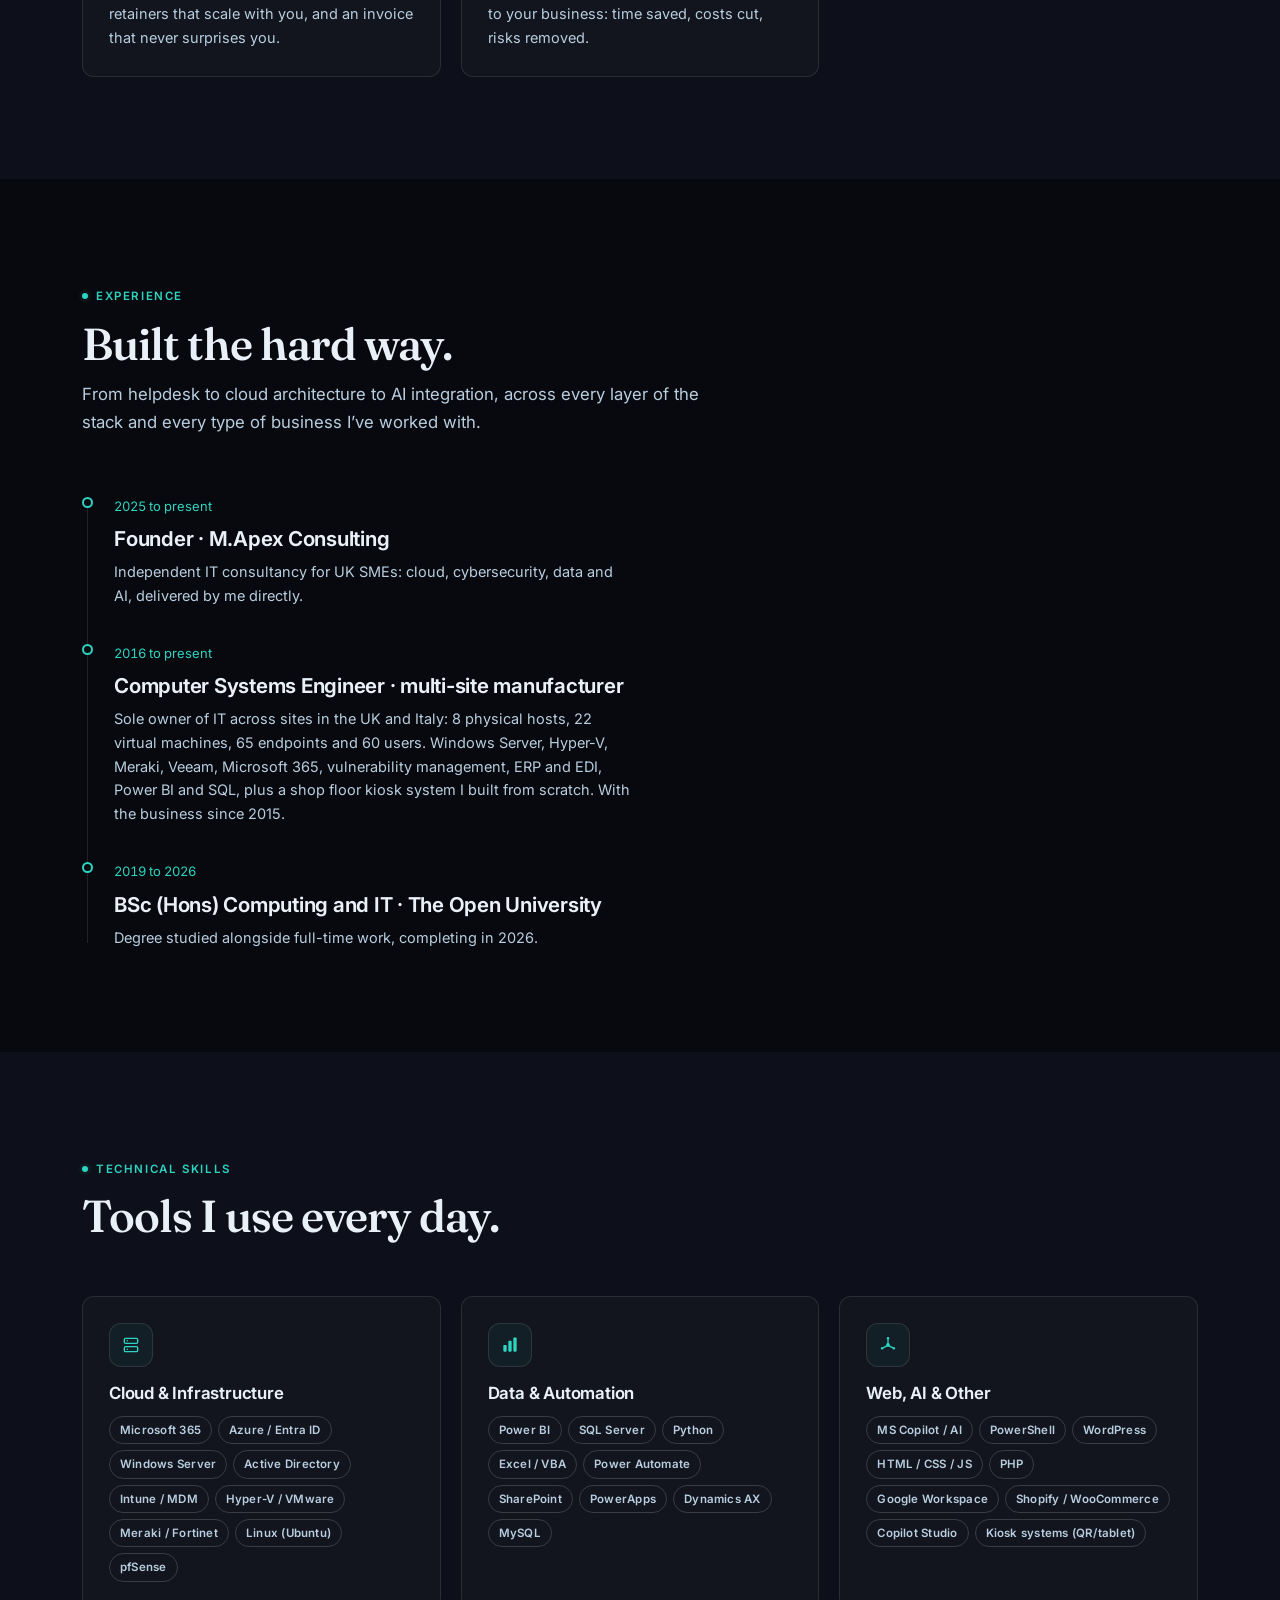
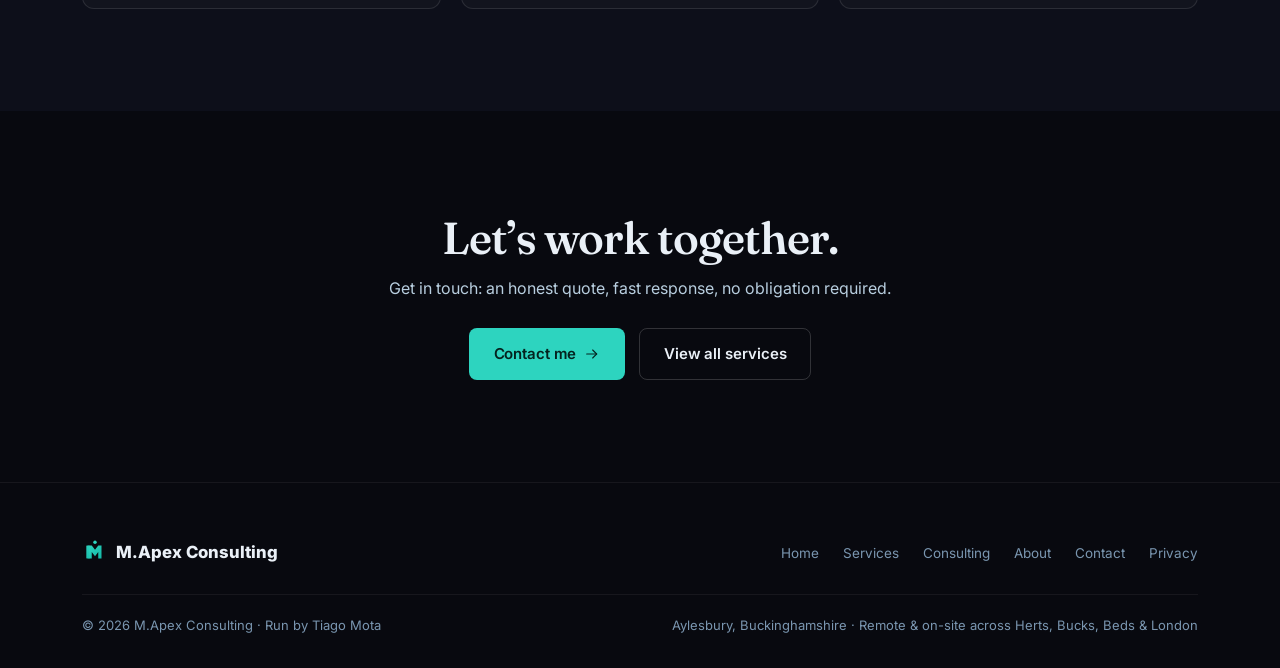
==== commit 0bff2ef0: "Type system and phone layout redesign Two typefaces: Fraunces for headlines and figures, Inter for b" ====
--- a/about.html
+++ b/about.html
@@ -29,10 +29,12 @@
 <meta name="twitter:description" content="Tiago Mota, founder of M.Apex Consulting: a UK-based IT consultant giving SMEs access to the same expertise large enterprises take for granted.">
 <meta name="twitter:image" content="https://mapexconsulting.co.uk/og-image.jpg">
 
-<link rel="preconnect" href="https://fonts.googleapis.com">
-<link rel="preconnect" href="https://fonts.gstatic.com" crossorigin>
-<link href="https://fonts.googleapis.com/css2?family=Fraunces:opsz,wght@9..144,500;9..144,600;9..144,700&family=Syne:wght@700;800&family=Inter:wght@400;500;600&family=JetBrains+Mono:wght@500&display=swap" rel="stylesheet">
+<link rel="preload" href="/fonts/inter.woff2" as="font" type="font/woff2" crossorigin>
+<link rel="preload" href="/fonts/fraunces.woff2" as="font" type="font/woff2" crossorigin>
 <style>
+@font-face{font-family:'Fraunces Variable';font-style:normal;font-display:swap;font-weight:100 900;src:url(/fonts/fraunces.woff2) format('woff2-variations');unicode-range:U+0000-00FF,U+0131,U+0152-0153,U+02BB-02BC,U+02C6,U+02DA,U+02DC,U+0304,U+0308,U+0329,U+2000-206F,U+20AC,U+2122,U+2191,U+2193,U+2212,U+2215,U+FEFF,U+FFFD}
+@font-face{font-family:'Inter Variable';font-style:normal;font-display:swap;font-weight:100 900;src:url(/fonts/inter.woff2) format('woff2-variations');unicode-range:U+0000-00FF,U+0131,U+0152-0153,U+02BB-02BC,U+02C6,U+02DA,U+02DC,U+0304,U+0308,U+0329,U+2000-206F,U+20AC,U+2122,U+2191,U+2193,U+2212,U+2215,U+FEFF,U+FFFD}
+@font-face{font-family:'Syne';font-style:normal;font-display:swap;font-weight:800;src:url(/fonts/syne-800.woff2) format('woff2')}
 /* M.Apex Consulting: shared design system
    Teal brand accent (#2DD4BF), rich dark background, Fraunces for display moments,
    Syne for structure, Inter for body. One file, five pages, consistent everywhere. */
@@ -387,6 +389,51 @@
 .ticker .motion-toggle{position:absolute;right:max(12px,env(safe-area-inset-right));top:50%;transform:translateY(-50%);z-index:2}
 .ticker.paused .ticker-track{animation-play-state:paused}
 .sr-only{position:absolute;width:1px;height:1px;padding:0;margin:-1px;overflow:hidden;clip:rect(0,0,0,0);white-space:nowrap;border:0}
+
+/* type system: Fraunces for headlines, Inter for everything you read or tap, Syne only in the logo */
+:root{--fd:'Fraunces Variable',Georgia,'Times New Roman',serif;--fh:'Inter Variable',system-ui,-apple-system,'Segoe UI',sans-serif;--fb:'Inter Variable',system-ui,-apple-system,'Segoe UI',sans-serif;--fm:'Inter Variable',system-ui,-apple-system,'Segoe UI',sans-serif}
+body{font-feature-settings:'cv11','ss01';font-optical-sizing:auto}
+h1,h2{font-family:var(--fd);font-weight:560;letter-spacing:-0.022em;line-height:1.06;font-optical-sizing:auto}
+h1{font-size:clamp(2.35rem,6vw,4.6rem)}
+h2{font-size:clamp(1.85rem,3.6vw,2.8rem)}
+h3,h4{font-family:var(--fh);font-weight:640;letter-spacing:-0.012em;line-height:1.25}
+.feature.span-2 h3{font-family:var(--fd);font-weight:560;letter-spacing:-0.015em}
+.stat b{font-family:var(--fd);font-weight:560;letter-spacing:-0.02em}
+.logo{font-family:'Syne',var(--fb);font-weight:800}
+.eyebrow{font-weight:600;font-size:11.5px;letter-spacing:.14em}
+.btn{font-weight:600;letter-spacing:-0.005em}
+p{line-height:1.65}
+
+/* phone layout */
+.mbar{display:none}
+@media (max-width:640px){
+  :root{--sec-y:clamp(3.25rem,12vw,4.5rem);--pad:20px}
+  body{font-size:16px}
+  h1{font-size:clamp(2.2rem,10.2vw,2.9rem);line-height:1.04}
+  h2{font-size:clamp(1.7rem,7.6vw,2.1rem);line-height:1.1}
+  .sec-head{margin-bottom:28px}
+  .sec-head p,header p{font-size:1rem}
+  header .btn{flex:1 1 100%}
+  .stats{gap:22px 28px;margin-top:28px}
+  .stat b{font-size:1.7rem}
+    .stat span{font-size:12.5px}
+  .card,.price-card,.svc-card{padding:20px}
+  .status-row{padding:10px 0}
+  .problem-card{padding:16px}
+  input,select,textarea{font-size:16px}
+  .filter-row{flex-wrap:nowrap;overflow-x:auto;margin-left:calc(-1 * var(--pad));margin-right:calc(-1 * var(--pad));padding:2px var(--pad) 8px;scrollbar-width:none;scroll-snap-type:x proximity}
+  .filter-row::-webkit-scrollbar{display:none}
+  .filter-tab{flex:0 0 auto;scroll-snap-align:start}
+  .footer-links{gap:6px 18px}
+  .footer-links a{display:inline-block;padding:6px 0;font-size:14px}
+  .mbar{display:flex;position:fixed;left:0;right:0;bottom:0;z-index:95;gap:10px;padding:10px max(16px,env(safe-area-inset-right)) calc(10px + env(safe-area-inset-bottom)) max(16px,env(safe-area-inset-left));background:rgba(8,9,15,0.9);backdrop-filter:blur(14px);-webkit-backdrop-filter:blur(14px);border-top:1px solid var(--border2)}
+  .mbar .btn{flex:1;padding:12px 10px;font-size:14.5px}
+  body.has-mbar{padding-bottom:calc(72px + env(safe-area-inset-bottom))}
+  .has-mbar .to-top{bottom:calc(84px + env(safe-area-inset-bottom))}
+}
+.stat b[style*="1.55rem"]{font-size:2rem!important}
+@media (max-width:640px){.stat b,.stat b[style*="1.55rem"]{font-size:1.7rem!important}.eyebrow{letter-spacing:.1em}}
+.stat span{display:block;line-height:1.45;margin-top:4px}
 </style>
 <script type="application/ld+json">
 {
@@ -421,7 +468,7 @@
 }
 </script>
 </head>
-<body>
+<body class="has-mbar">
 <svg style="display:none" aria-hidden="true" xmlns:xlink="http://www.w3.org/1999/xlink"><defs>
 <symbol id="i-check" viewBox="0 0 24 24"><polyline points="4 12.5 9.5 18 20 6"/></symbol>
 <symbol id="i-cloud" viewBox="0 0 24 24"><path d="M6.5 18a4 4 0 01-.5-7.97A5 5 0 0115.9 8.05 4.5 4.5 0 0117.5 18h-11z"/></symbol>
@@ -561,7 +608,7 @@
 
 <section class="section center">
   <div class="wrap" style="max-width:600px">
-    <h2>Ready to work together?</h2>
+    <h2>Let’s work together.</h2>
     <p style="margin-top:14px">Get in touch: an honest quote, fast response, no obligation required.</p>
     <div style="display:flex;gap:14px;justify-content:center;flex-wrap:wrap;margin-top:26px">
       <a href="contact.html" class="btn btn-primary">Contact me <svg class="i i-sm" aria-hidden="true" focusable="false"><use href="#i-arrow" xlink:href="#i-arrow"/></svg></a>
@@ -591,6 +638,7 @@
     </div>
   </div>
 </footer>
+<div class="mbar" role="navigation" aria-label="Quick contact"><a href="https://wa.me/447349301106" class="btn btn-primary"><svg class="i i-sm" aria-hidden="true" focusable="false"><use href="#i-whatsapp" xlink:href="#i-whatsapp"/></svg>WhatsApp</a><a href="contact.html" class="btn btn-outline">Get a quote</a></div>
 <button class="to-top" id="toTop" aria-label="Back to top"><svg class="i" aria-hidden="true" focusable="false"><use href="#i-arrow" xlink:href="#i-arrow"/></svg></button>
 <script>
 (function(){
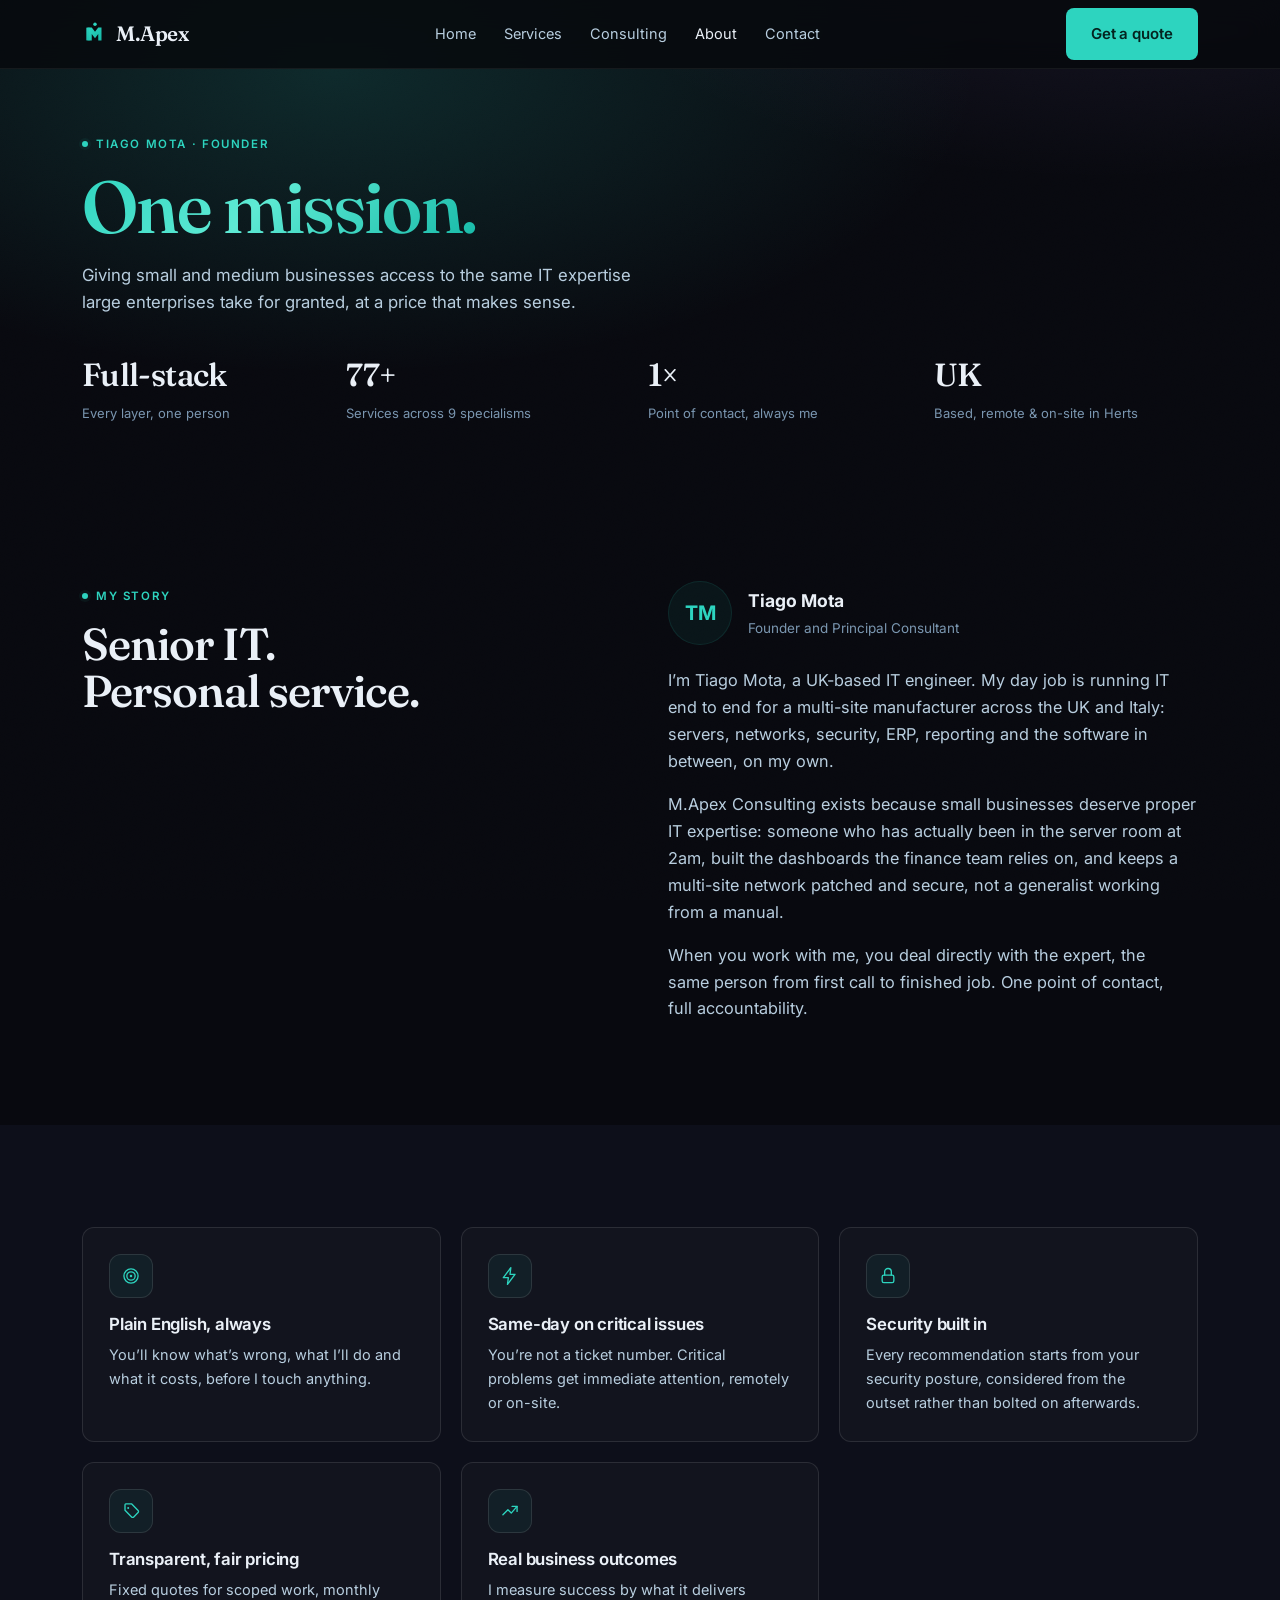
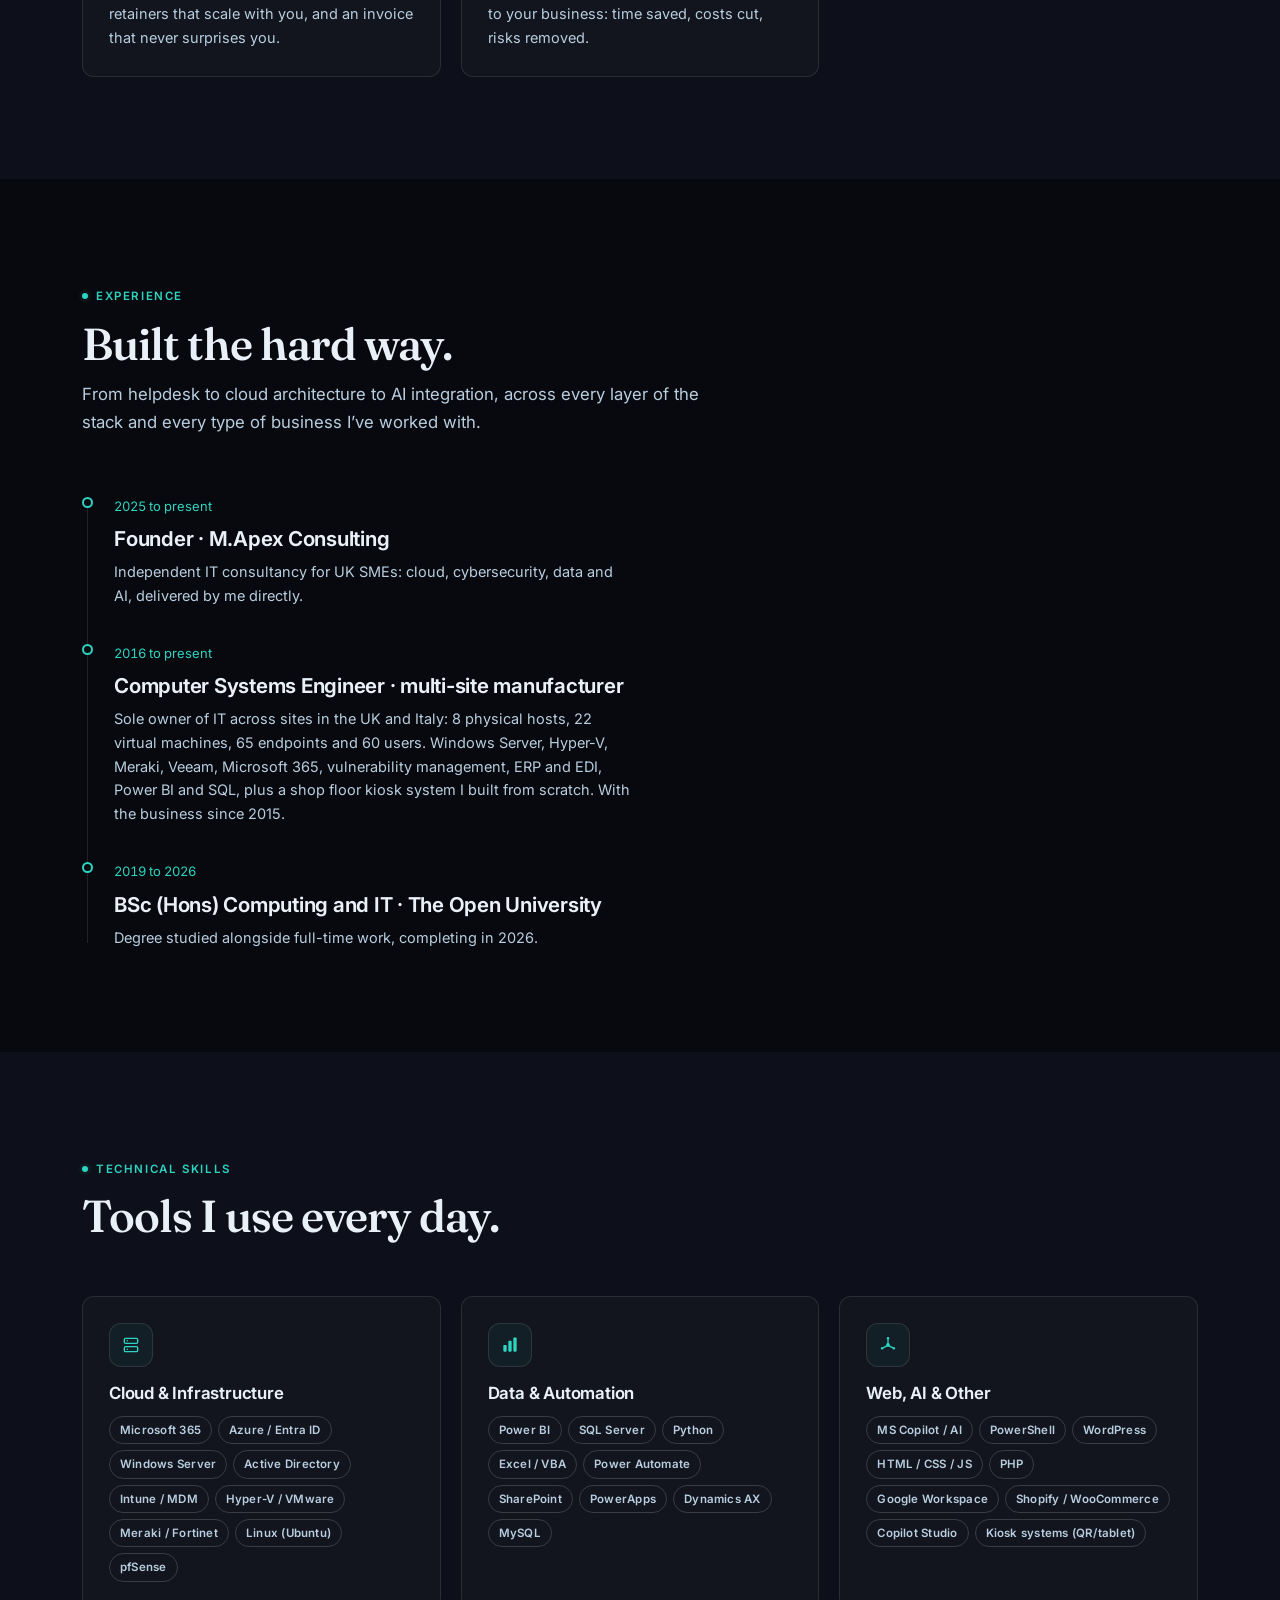
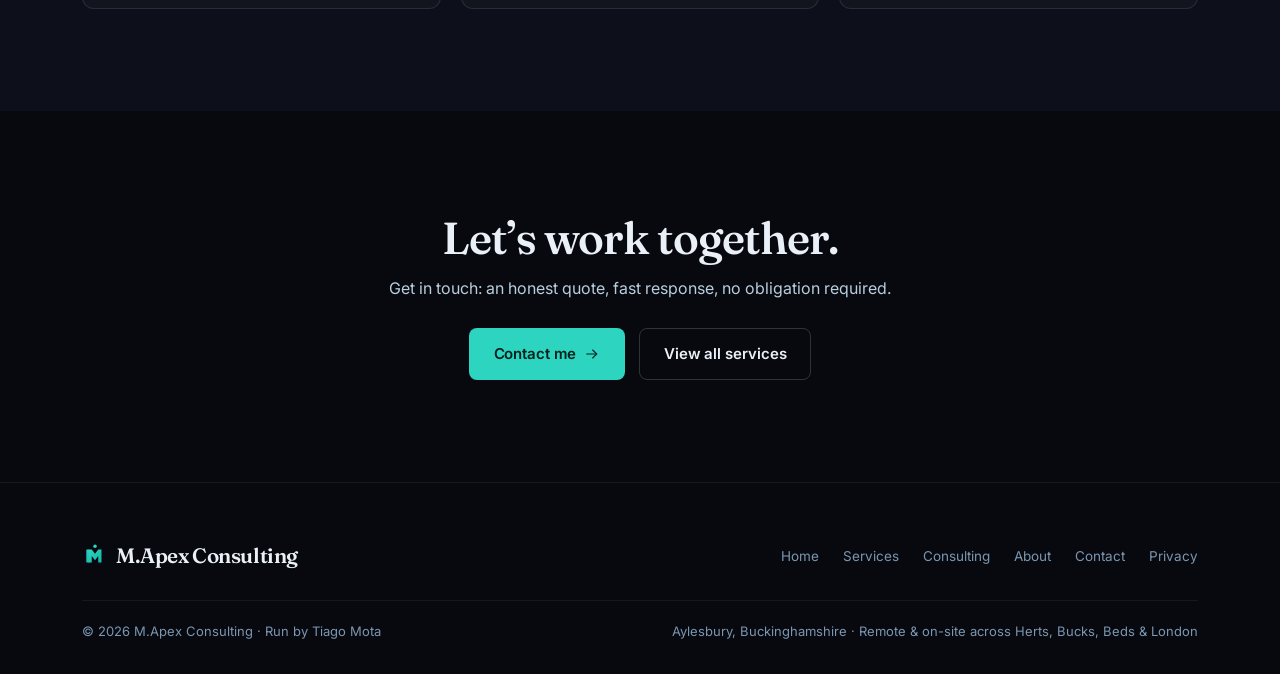
==== commit 9013a77c: "Logo wordmark in Fraunces Match the M.Apex wordmark to the headline typeface and drop the now-unused" ====
--- a/about.html
+++ b/about.html
@@ -34,10 +34,9 @@
 <style>
 @font-face{font-family:'Fraunces Variable';font-style:normal;font-display:swap;font-weight:100 900;src:url(/fonts/fraunces.woff2) format('woff2-variations');unicode-range:U+0000-00FF,U+0131,U+0152-0153,U+02BB-02BC,U+02C6,U+02DA,U+02DC,U+0304,U+0308,U+0329,U+2000-206F,U+20AC,U+2122,U+2191,U+2193,U+2212,U+2215,U+FEFF,U+FFFD}
 @font-face{font-family:'Inter Variable';font-style:normal;font-display:swap;font-weight:100 900;src:url(/fonts/inter.woff2) format('woff2-variations');unicode-range:U+0000-00FF,U+0131,U+0152-0153,U+02BB-02BC,U+02C6,U+02DA,U+02DC,U+0304,U+0308,U+0329,U+2000-206F,U+20AC,U+2122,U+2191,U+2193,U+2212,U+2215,U+FEFF,U+FFFD}
-@font-face{font-family:'Syne';font-style:normal;font-display:swap;font-weight:800;src:url(/fonts/syne-800.woff2) format('woff2')}
 /* M.Apex Consulting: shared design system
    Teal brand accent (#2DD4BF), rich dark background, Fraunces for display moments,
-   Syne for structure, Inter for body. One file, five pages, consistent everywhere. */
+   Inter for body and UI. One file, five pages, consistent everywhere. */
 
 *,*::before,*::after{box-sizing:border-box;margin:0;padding:0}
 
@@ -49,8 +48,8 @@
   --accent:#2DD4BF;--accent2:#14b8a6;--accent3:rgba(45,212,191,0.1);--accent4:rgba(45,212,191,0.06);
   --text:#eaf0f7;--text2:#b8cedf;--text3:#7a96b0;
   --green:#34d399;--amber:#fbbf24;--purple:#a78bfa;--red:#f87171;
-  --fh:'Syne','Segoe UI',system-ui,sans-serif;
-  --fd:'Fraunces','Syne','Segoe UI',serif;
+  --fh:'Inter Variable',system-ui,sans-serif;
+  --fd:'Fraunces Variable',Georgia,serif;
   --fb:'Inter','Segoe UI',system-ui,-apple-system,sans-serif;
   --fm:'JetBrains Mono','SF Mono',Consolas,monospace;
   --r:8px;--r2:12px;--r3:16px;--r4:999px;
@@ -390,7 +389,7 @@
 .ticker.paused .ticker-track{animation-play-state:paused}
 .sr-only{position:absolute;width:1px;height:1px;padding:0;margin:-1px;overflow:hidden;clip:rect(0,0,0,0);white-space:nowrap;border:0}
 
-/* type system: Fraunces for headlines, Inter for everything you read or tap, Syne only in the logo */
+/* type system: Fraunces for headlines, Inter for everything you read or tap, Fraunces also for the logo wordmark */
 :root{--fd:'Fraunces Variable',Georgia,'Times New Roman',serif;--fh:'Inter Variable',system-ui,-apple-system,'Segoe UI',sans-serif;--fb:'Inter Variable',system-ui,-apple-system,'Segoe UI',sans-serif;--fm:'Inter Variable',system-ui,-apple-system,'Segoe UI',sans-serif}
 body{font-feature-settings:'cv11','ss01';font-optical-sizing:auto}
 h1,h2{font-family:var(--fd);font-weight:560;letter-spacing:-0.022em;line-height:1.06;font-optical-sizing:auto}
@@ -399,7 +398,7 @@
 h3,h4{font-family:var(--fh);font-weight:640;letter-spacing:-0.012em;line-height:1.25}
 .feature.span-2 h3{font-family:var(--fd);font-weight:560;letter-spacing:-0.015em}
 .stat b{font-family:var(--fd);font-weight:560;letter-spacing:-0.02em}
-.logo{font-family:'Syne',var(--fb);font-weight:800}
+.logo{font-family:var(--fd);font-weight:600;font-size:1.3rem;letter-spacing:-0.02em}
 .eyebrow{font-weight:600;font-size:11.5px;letter-spacing:.14em}
 .btn{font-weight:600;letter-spacing:-0.005em}
 p{line-height:1.65}
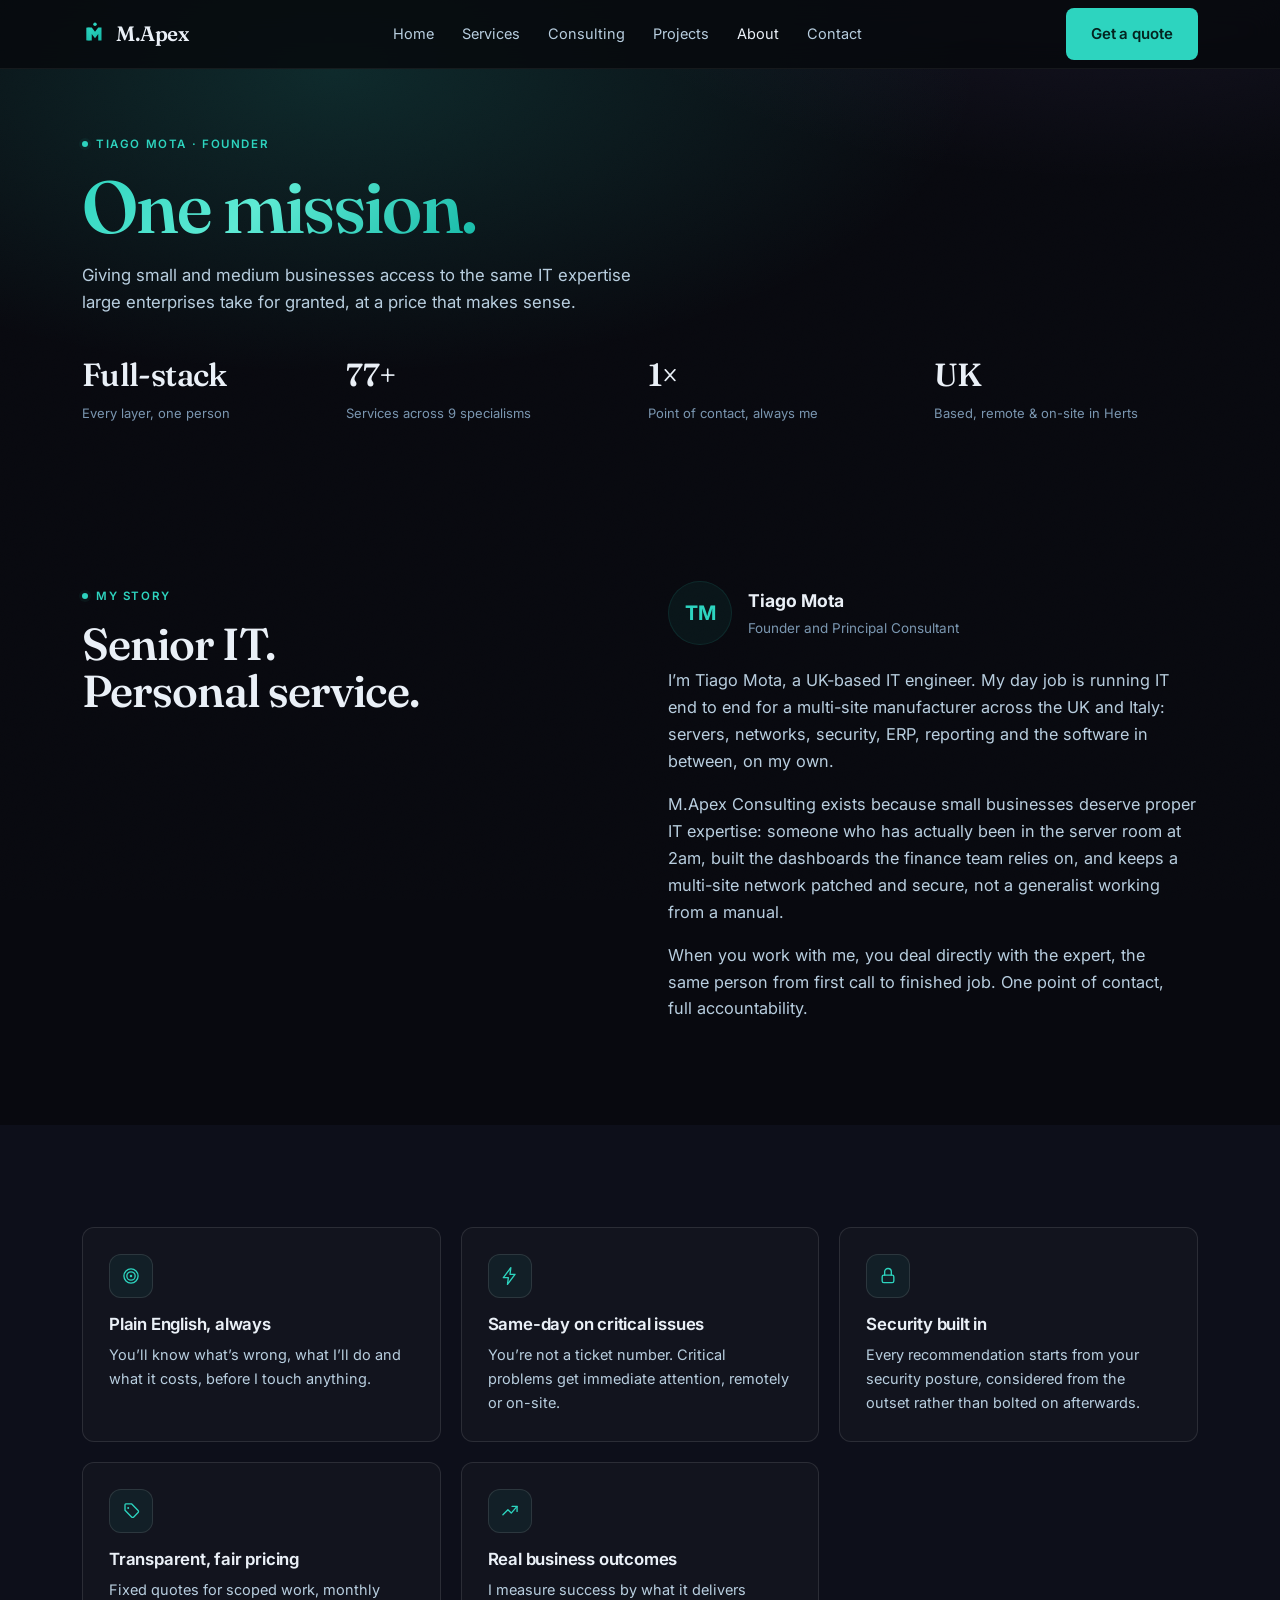
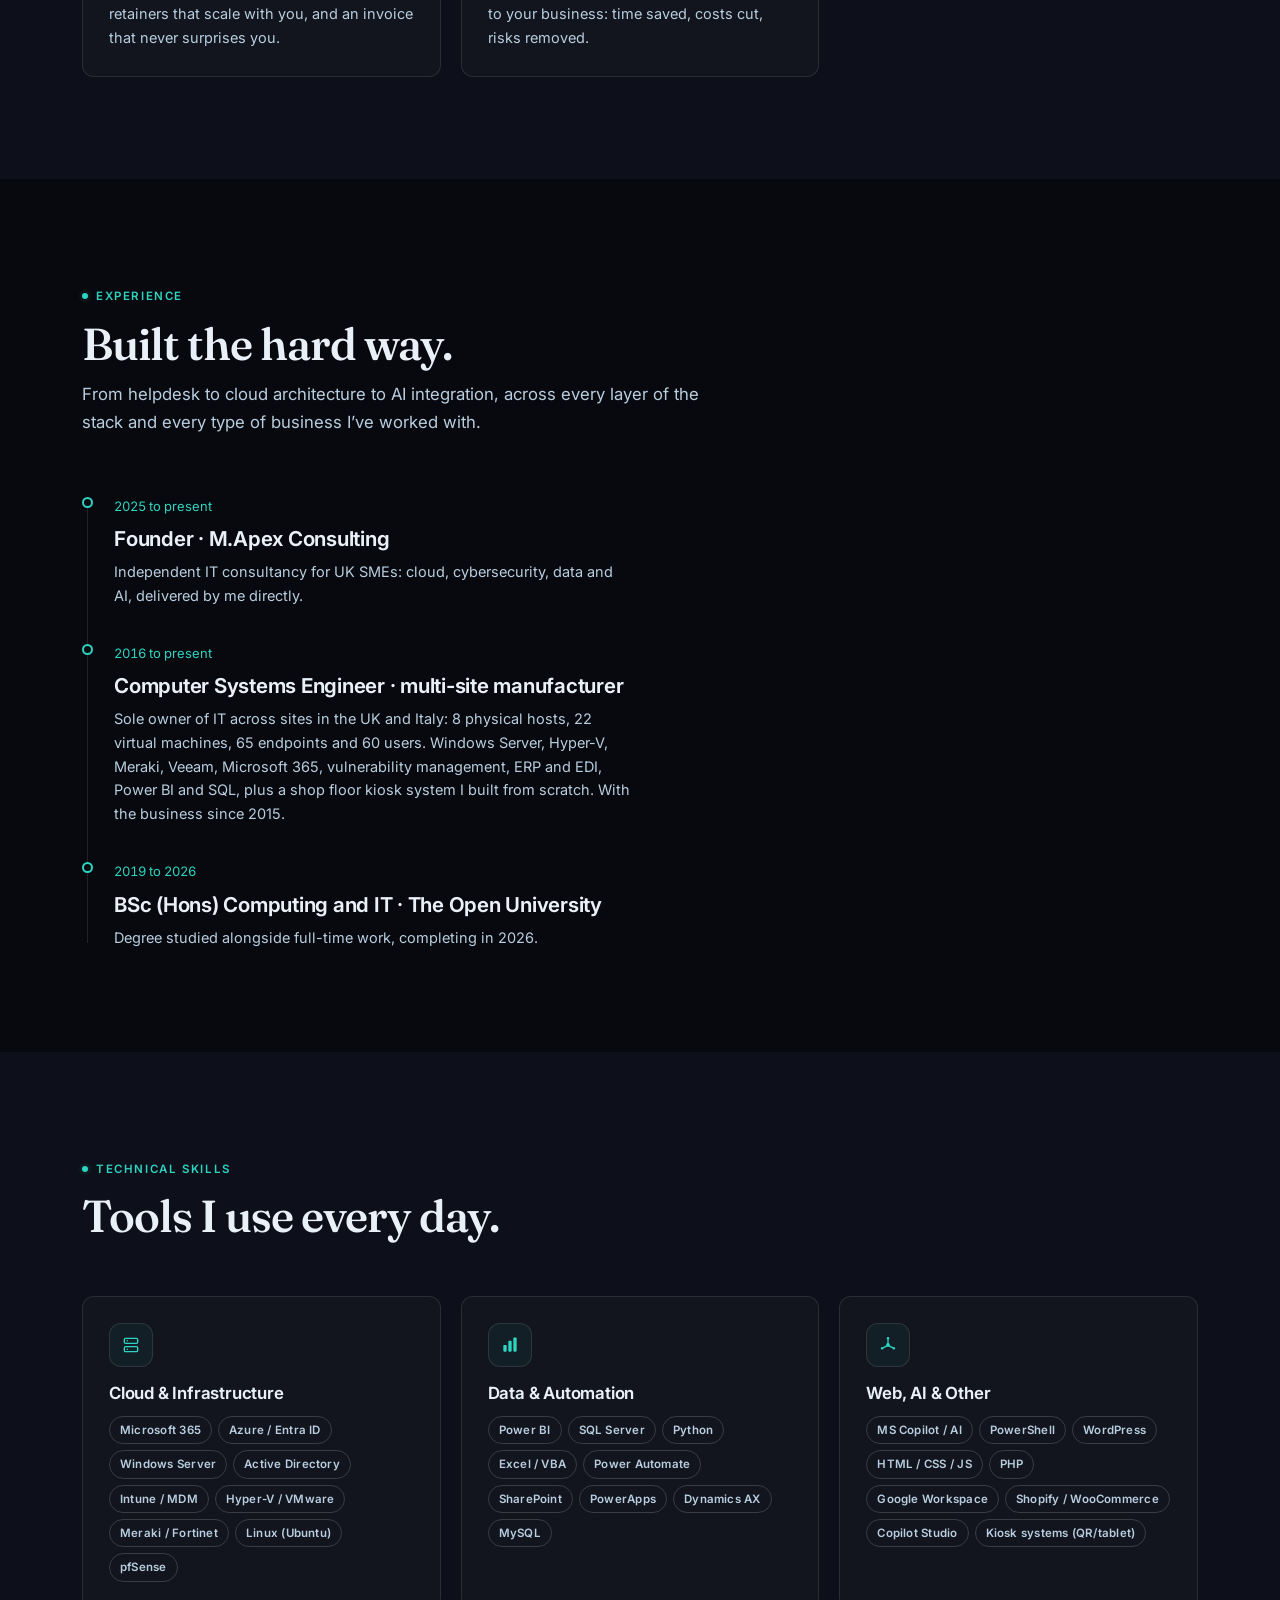
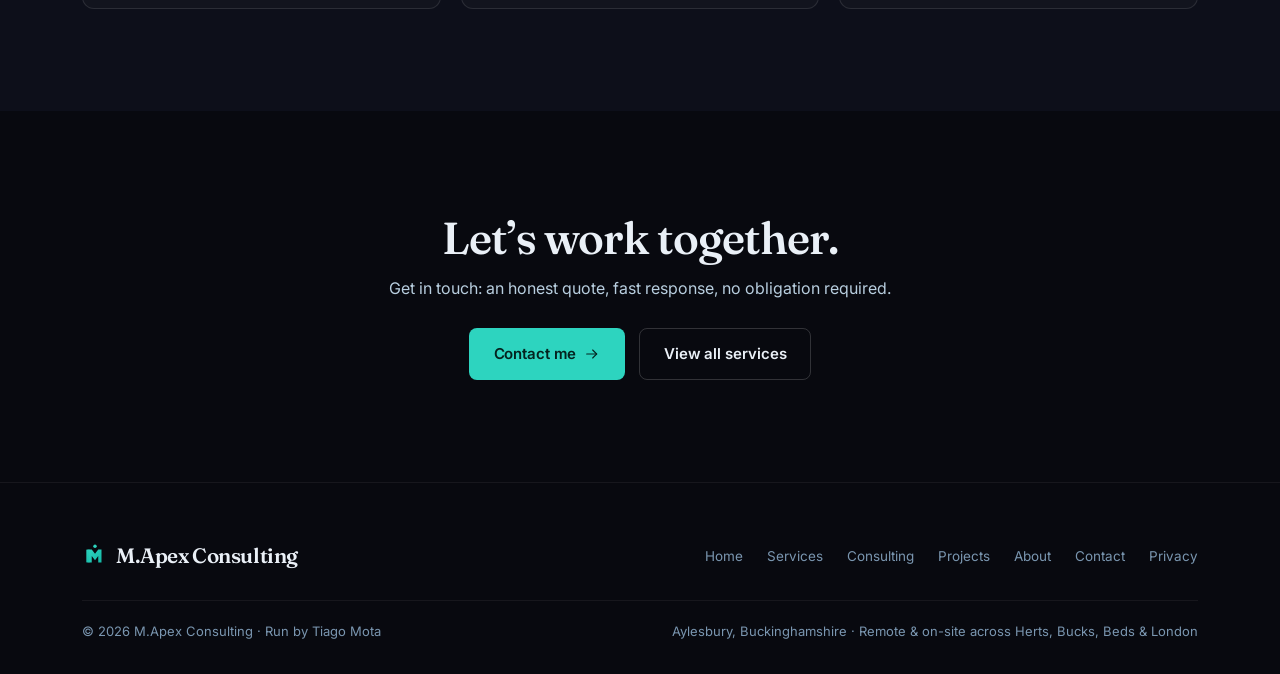
==== commit d8070d9b: "Add Projects page with 10 real case studies Infrastructure, security, process and data projects writ" ====
--- a/about.html
+++ b/about.html
@@ -519,6 +519,7 @@
     <li><a href="index.html">Home</a></li>
     <li><a href="services.html">Services</a></li>
     <li><a href="consulting.html">Consulting</a></li>
+    <li><a href="projects.html">Projects</a></li>
     <li><a href="about.html" class="active">About</a></li>
     <li><a href="contact.html">Contact</a></li>
     </ul>
@@ -629,7 +630,7 @@
 <polygon points="45,30 60,50 75,30 90,30 90,90 75,90 75,60 60,80 45,60 45,90 30,90 30,30" fill="url(#grad-foot)"/>
 <circle cx="60" cy="15" r="8" fill="#2DD4BF"/>
 </svg>M.Apex Consulting</a>
-      <ul class="footer-links"><li><a href="index.html">Home</a></li><li><a href="services.html">Services</a></li><li><a href="consulting.html">Consulting</a></li><li><a href="about.html">About</a></li><li><a href="contact.html">Contact</a></li><li><a href="privacy.html">Privacy</a></li></ul>
+      <ul class="footer-links"><li><a href="index.html">Home</a></li><li><a href="services.html">Services</a></li><li><a href="consulting.html">Consulting</a></li><li><a href="projects.html">Projects</a></li><li><a href="about.html">About</a></li><li><a href="contact.html">Contact</a></li><li><a href="privacy.html">Privacy</a></li></ul>
     </div>
     <div class="footer-bottom">
       <span>&copy; 2026 M.Apex Consulting &middot; Run by Tiago Mota</span>
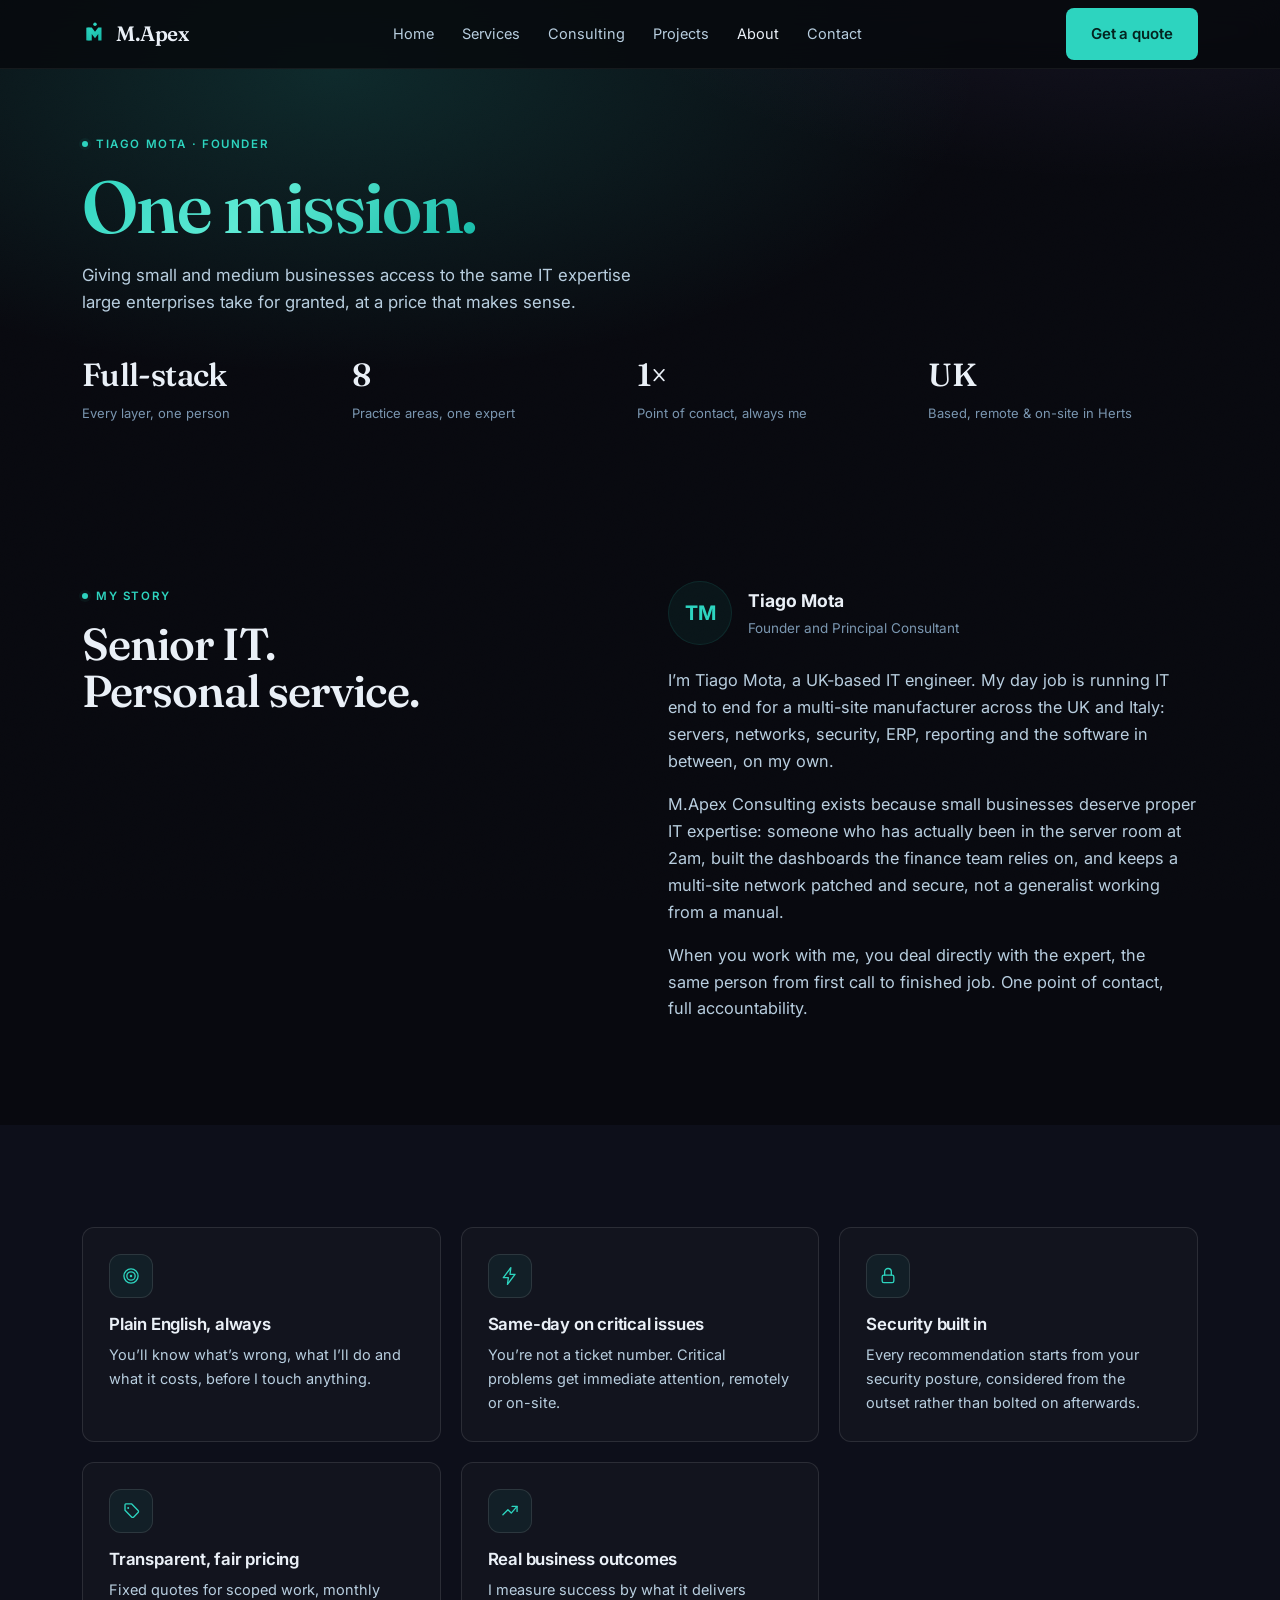
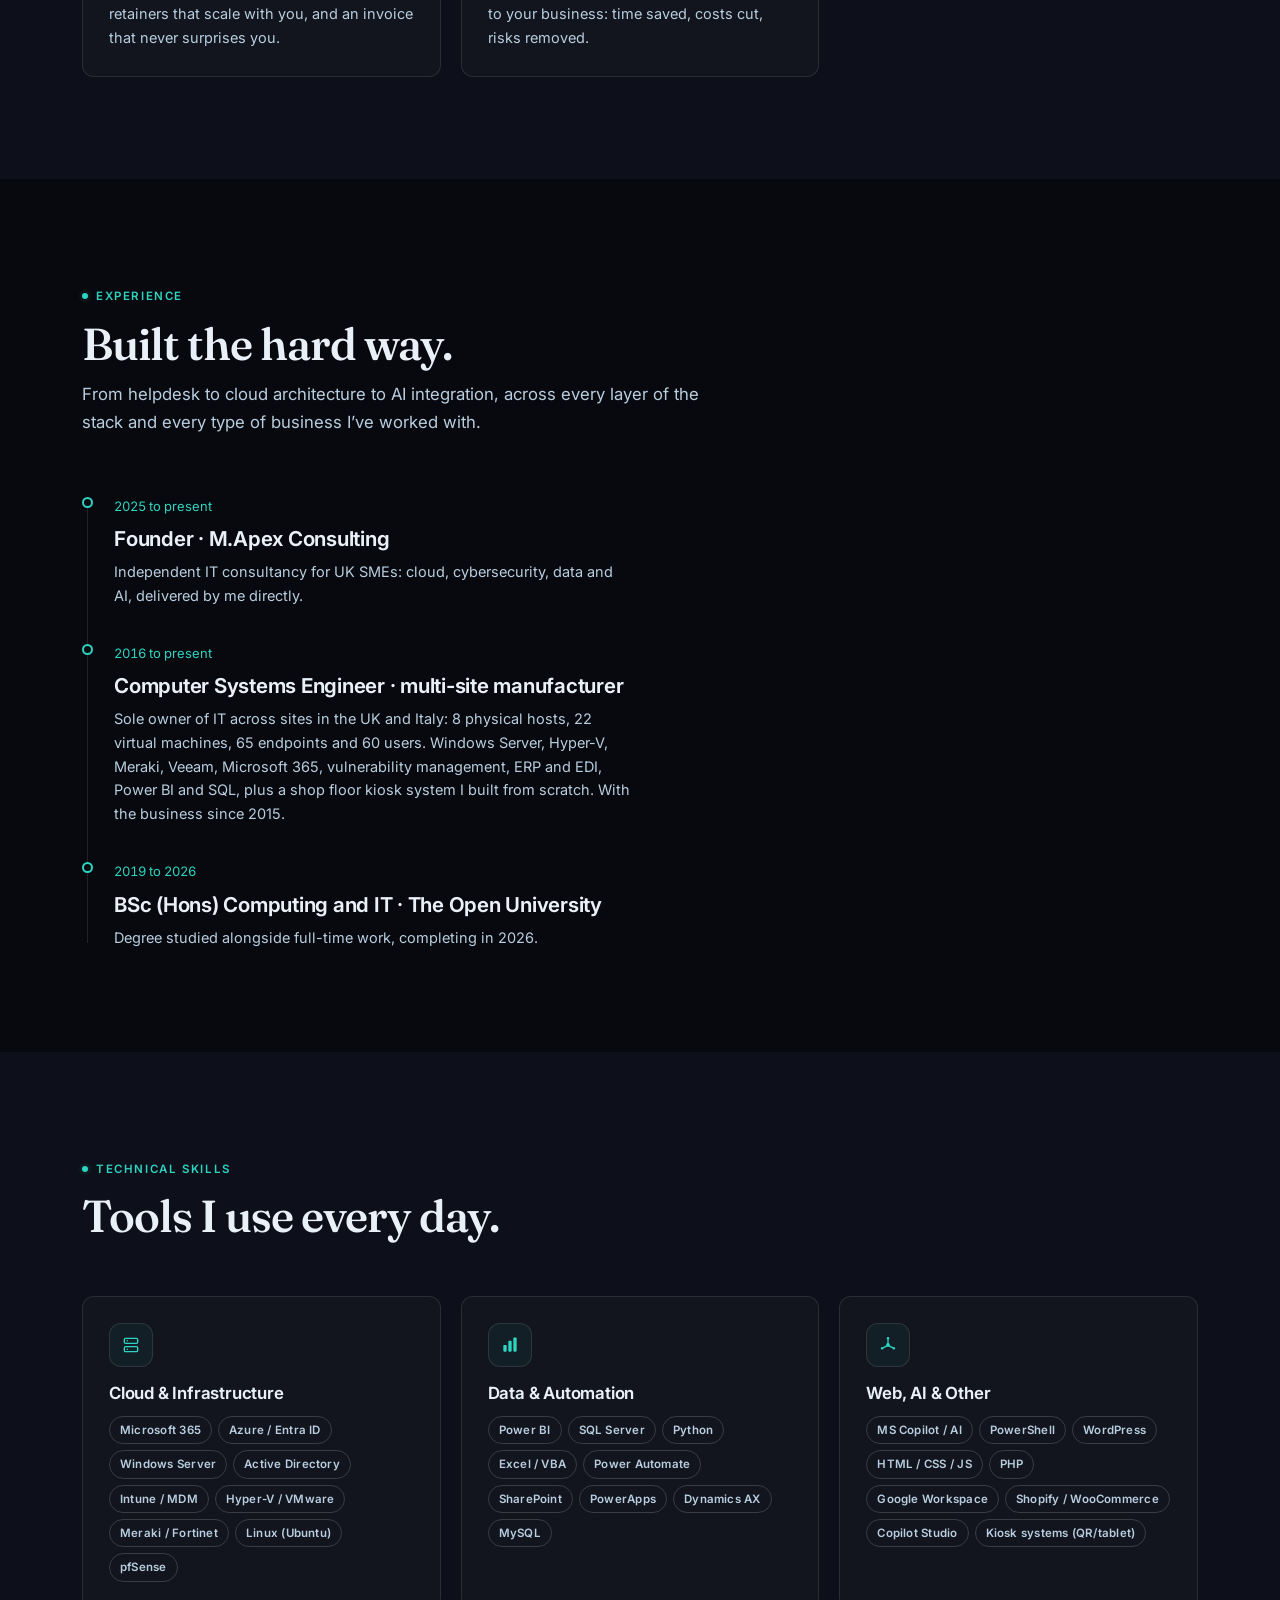
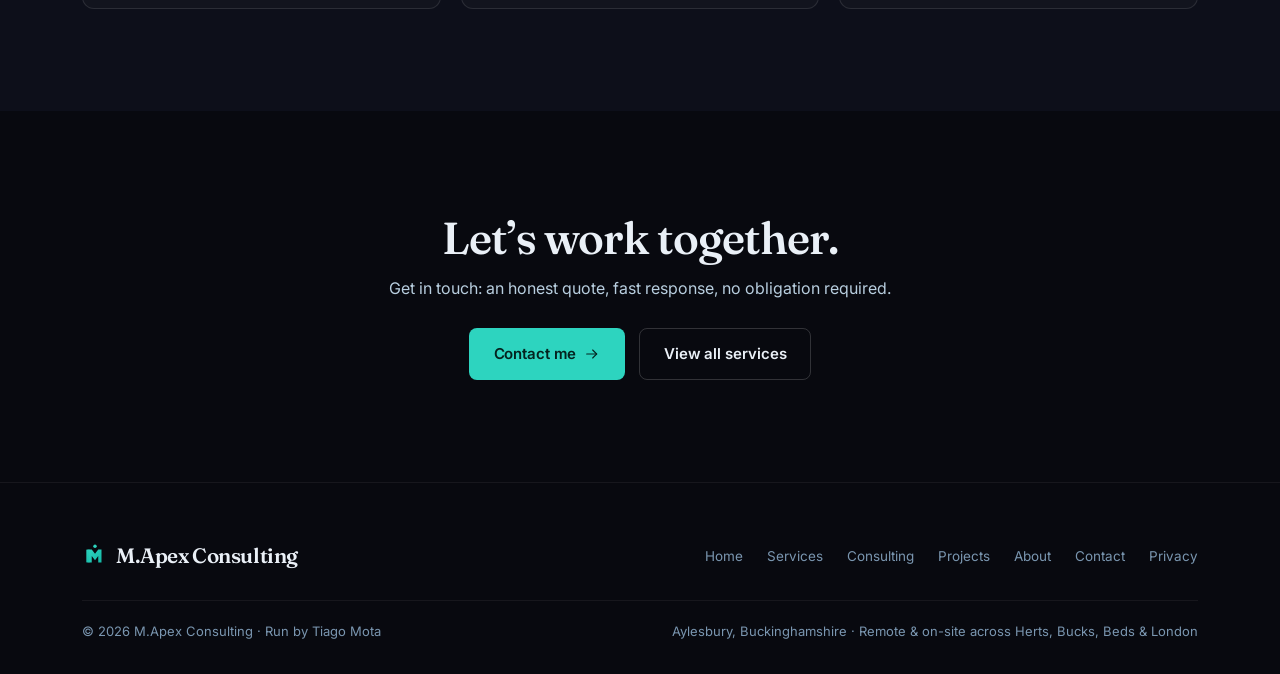
==== commit 7b581506: "Rewrite service catalogue in senior, outcome-led language Cut commodity tasks (social media, reviews" ====
--- a/about.html
+++ b/about.html
@@ -458,11 +458,14 @@
     "addressCountry": "GB"
   },
   "makesOffer": [
-    {"@type": "Offer", "itemOffered": {"@type": "Service", "name": "IT Support & Infrastructure"}},
-    {"@type": "Offer", "itemOffered": {"@type": "Service", "name": "Cybersecurity"}},
-    {"@type": "Offer", "itemOffered": {"@type": "Service", "name": "Data & Automation"}},
-    {"@type": "Offer", "itemOffered": {"@type": "Service", "name": "AI Services"}},
-    {"@type": "Offer", "itemOffered": {"@type": "Service", "name": "Strategic IT Consulting"}}
+    {"@type": "Offer", "itemOffered": {"@type": "Service", "name": "Strategic Advisory"}},
+    {"@type": "Offer", "itemOffered": {"@type": "Service", "name": "Infrastructure & Cloud"}},
+    {"@type": "Offer", "itemOffered": {"@type": "Service", "name": "Security & Compliance"}},
+    {"@type": "Offer", "itemOffered": {"@type": "Service", "name": "Data & Reporting"}},
+    {"@type": "Offer", "itemOffered": {"@type": "Service", "name": "AI & Automation"}},
+    {"@type": "Offer", "itemOffered": {"@type": "Service", "name": "Manufacturing & Operations"}},
+    {"@type": "Offer", "itemOffered": {"@type": "Service", "name": "Digital Platforms"}},
+    {"@type": "Offer", "itemOffered": {"@type": "Service", "name": "Ongoing Partnership"}}
   ]
 }
 </script>
@@ -547,7 +550,7 @@
     <p style="max-width:560px;margin-top:16px;font-size:1.05rem">Giving small and medium businesses access to the same IT expertise large enterprises take for granted, at a price that makes sense.</p>
     <div class="stats">
       <div class="stat"><b style="font-size:1.55rem;white-space:nowrap">Full-stack</b><span>Every layer, one person</span></div>
-      <div class="stat"><b>77+</b><span>Services across 9 specialisms</span></div>
+      <div class="stat"><b>8</b><span>Practice areas, one expert</span></div>
       <div class="stat"><b>1&times;</b><span>Point of contact, always me</span></div>
       <div class="stat"><b>UK</b><span>Based, remote &amp; on-site in Herts</span></div>
     </div>
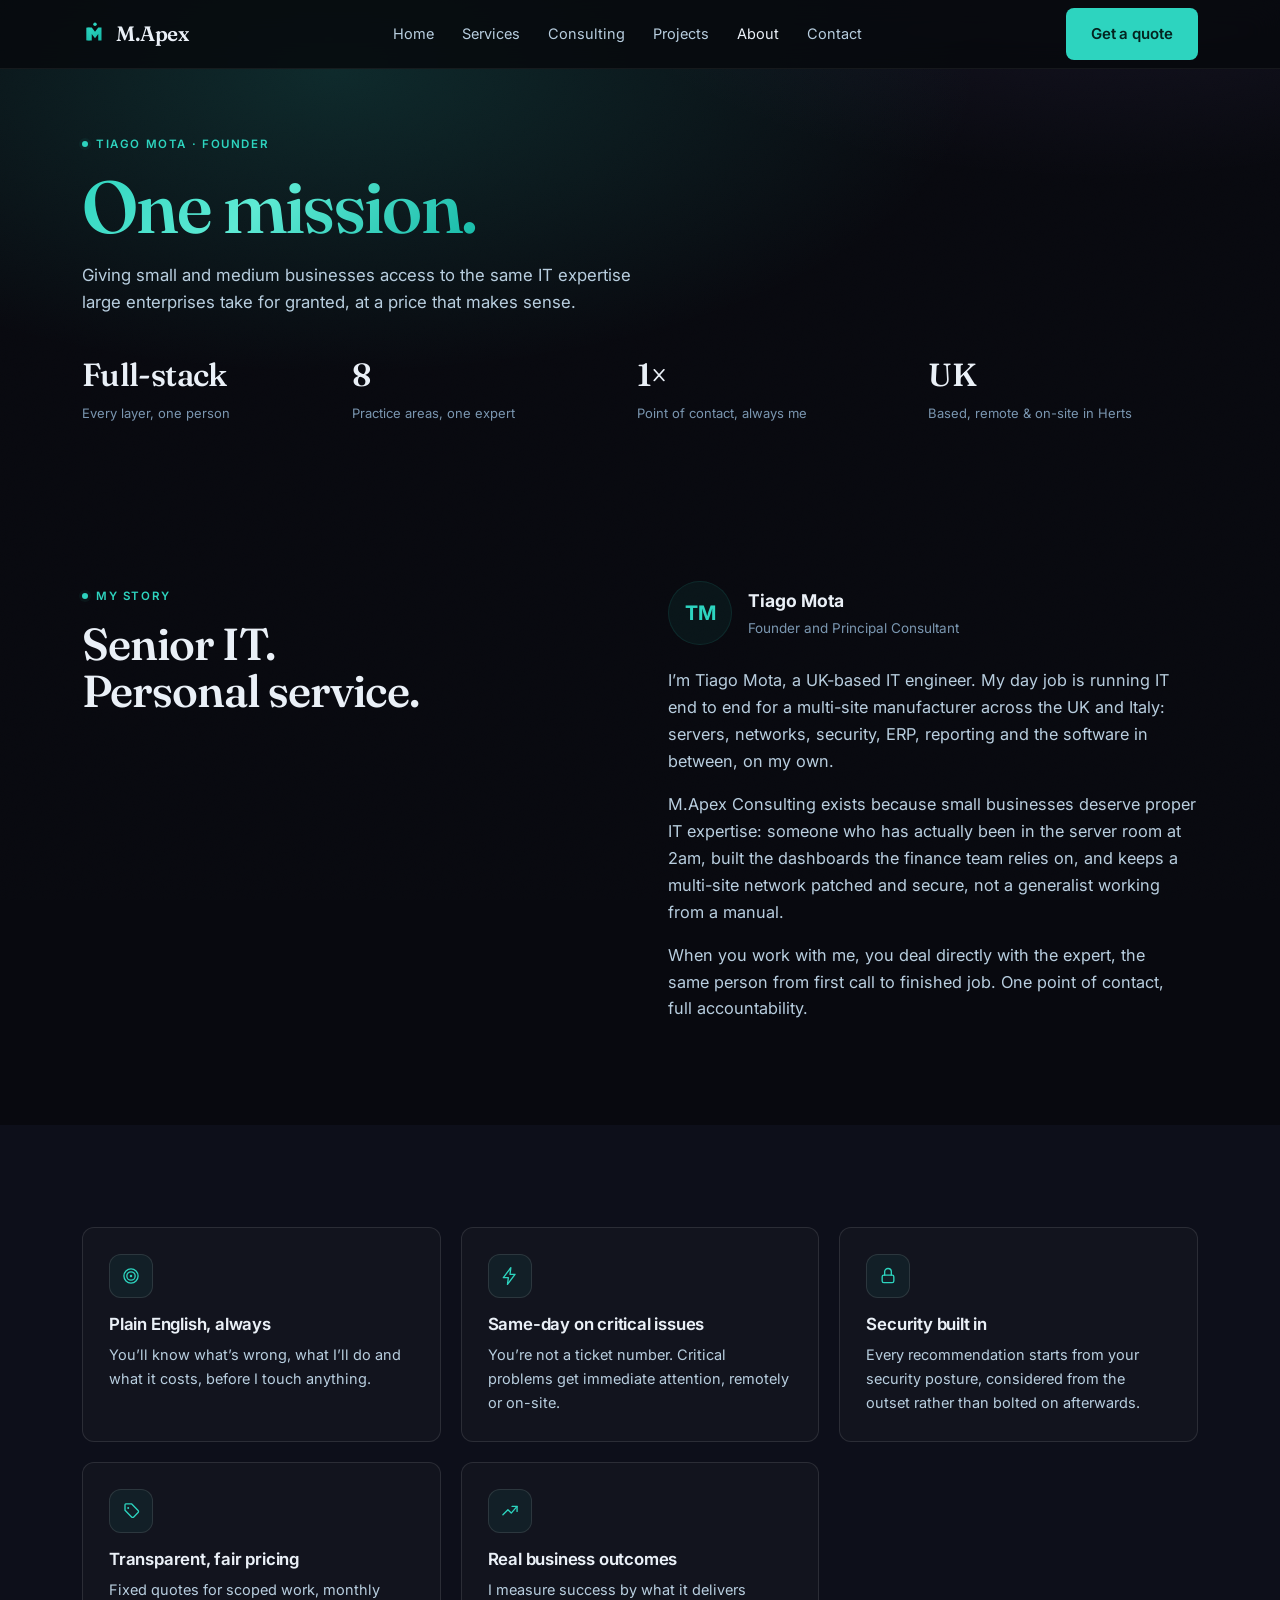
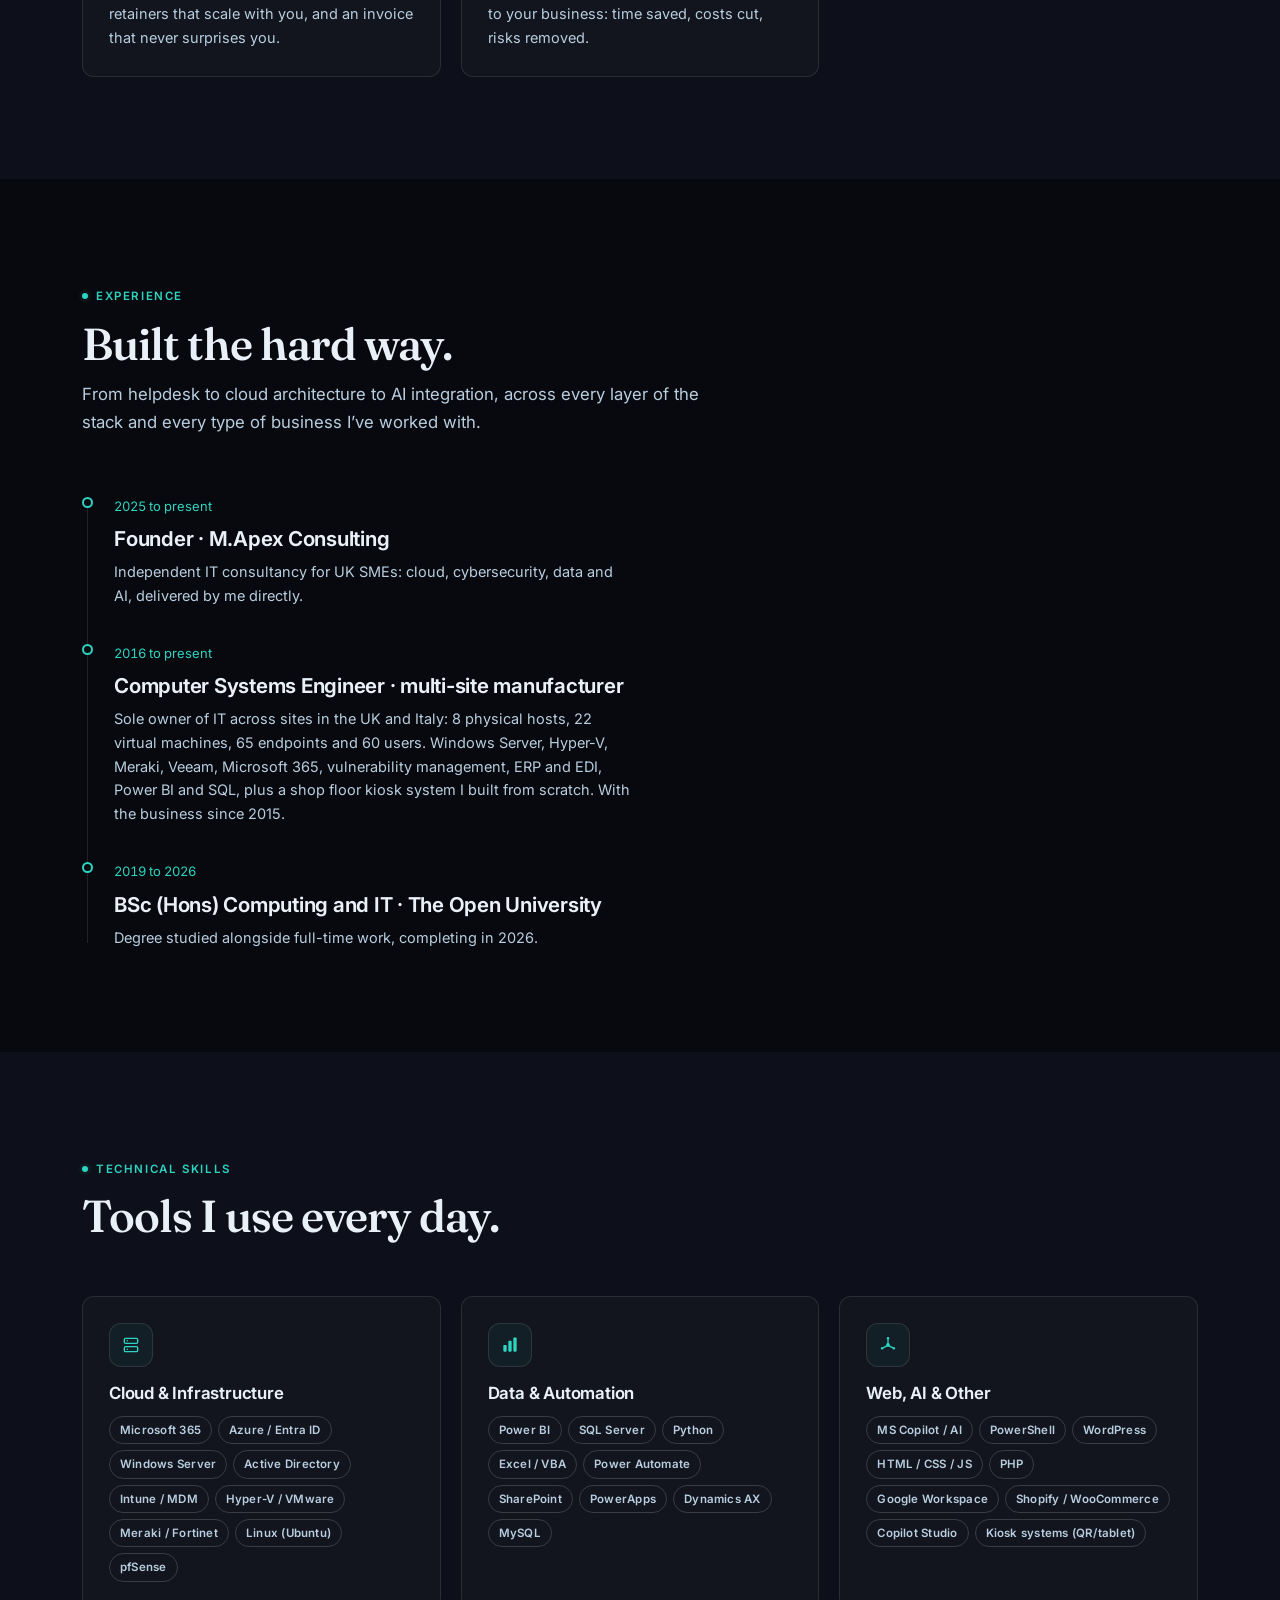
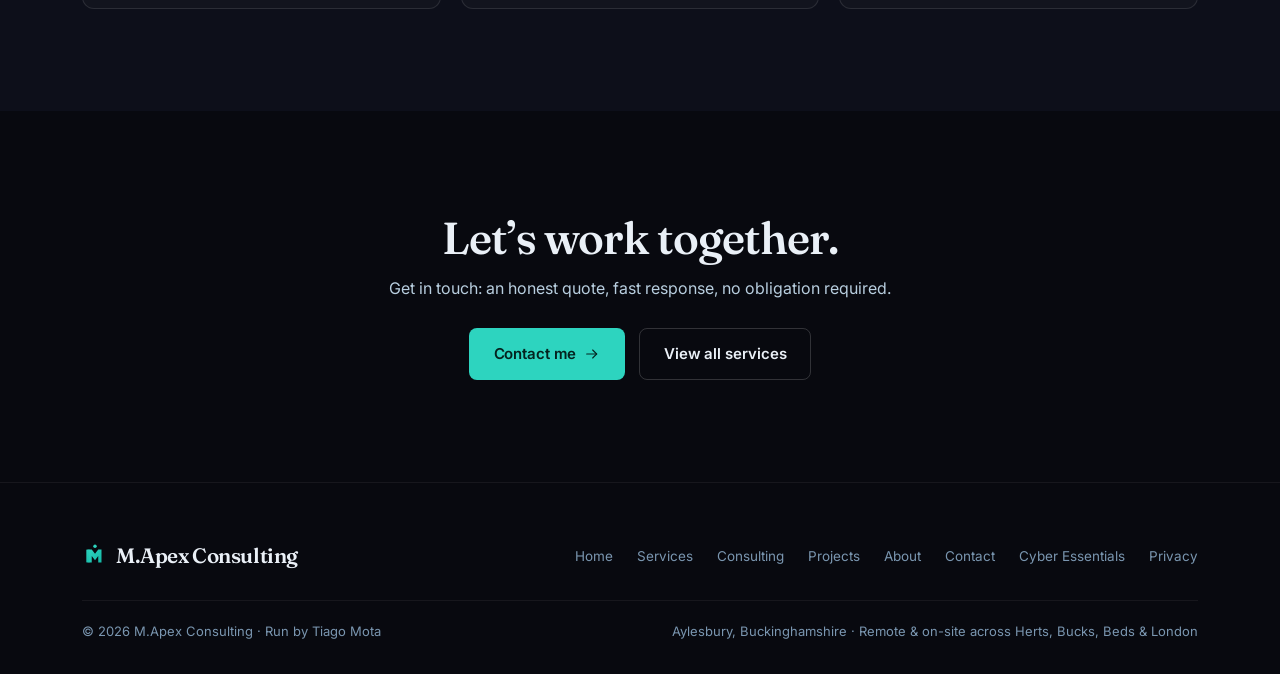
==== commit d23b99d0: "Add Cyber Essentials page built around the First Step Fund New cyber-essentials.html: the government" ====
--- a/about.html
+++ b/about.html
@@ -633,7 +633,7 @@
 <polygon points="45,30 60,50 75,30 90,30 90,90 75,90 75,60 60,80 45,60 45,90 30,90 30,30" fill="url(#grad-foot)"/>
 <circle cx="60" cy="15" r="8" fill="#2DD4BF"/>
 </svg>M.Apex Consulting</a>
-      <ul class="footer-links"><li><a href="index.html">Home</a></li><li><a href="services.html">Services</a></li><li><a href="consulting.html">Consulting</a></li><li><a href="projects.html">Projects</a></li><li><a href="about.html">About</a></li><li><a href="contact.html">Contact</a></li><li><a href="privacy.html">Privacy</a></li></ul>
+      <ul class="footer-links"><li><a href="index.html">Home</a></li><li><a href="services.html">Services</a></li><li><a href="consulting.html">Consulting</a></li><li><a href="projects.html">Projects</a></li><li><a href="about.html">About</a></li><li><a href="contact.html">Contact</a></li><li><a href="cyber-essentials.html">Cyber Essentials</a></li><li><a href="privacy.html">Privacy</a></li></ul>
     </div>
     <div class="footer-bottom">
       <span>&copy; 2026 M.Apex Consulting &middot; Run by Tiago Mota</span>
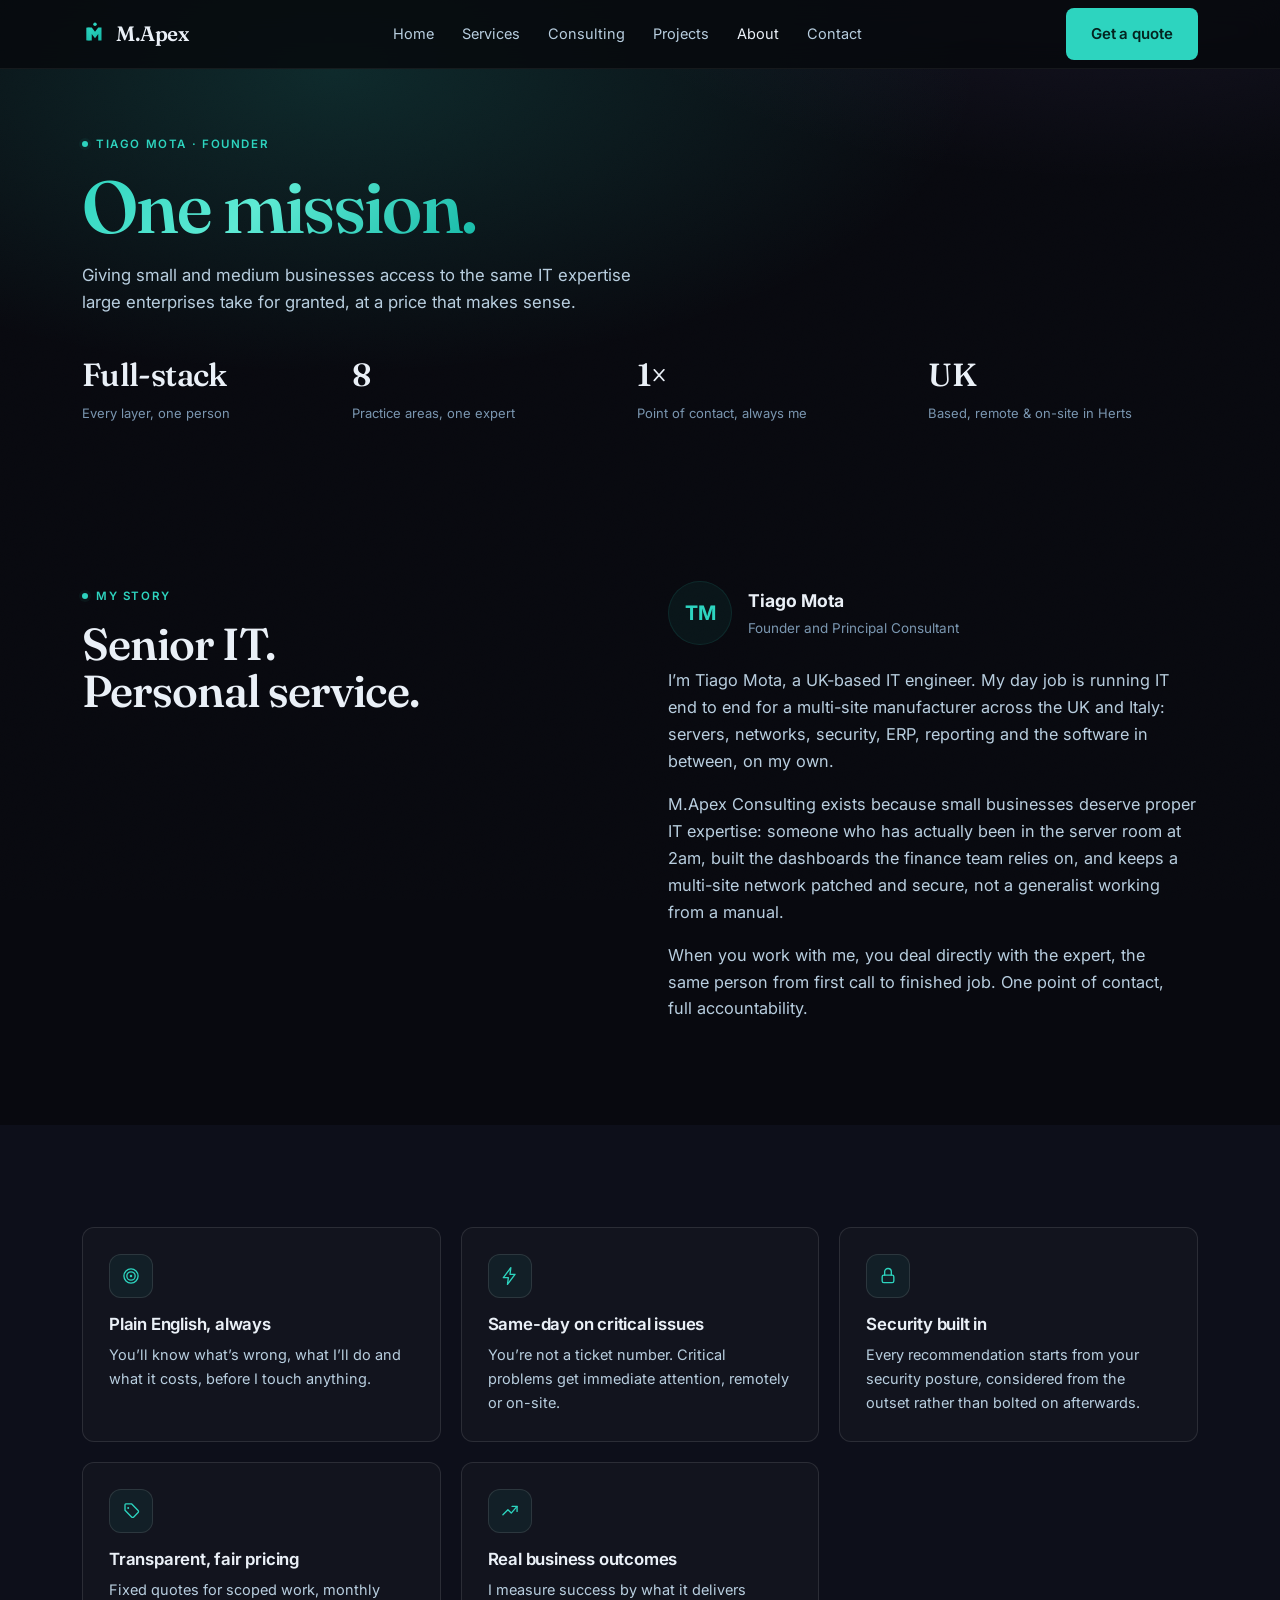
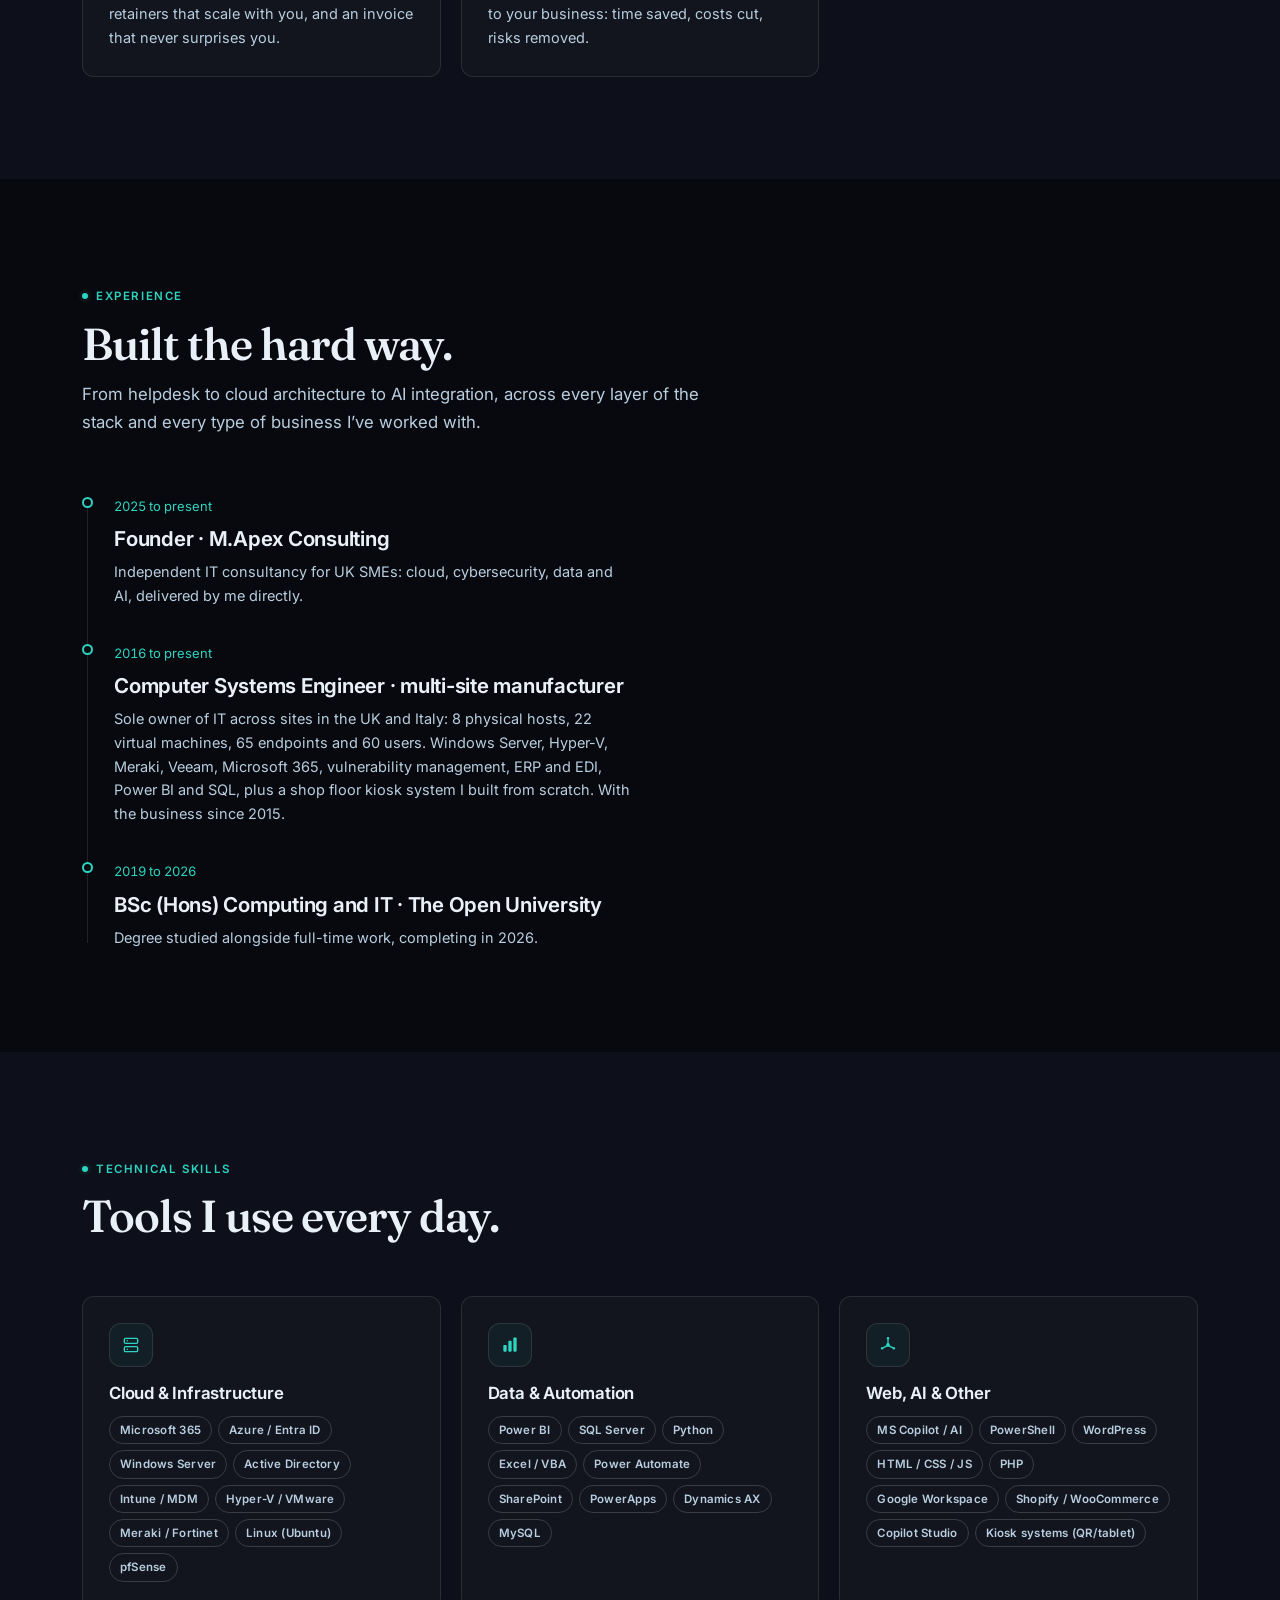
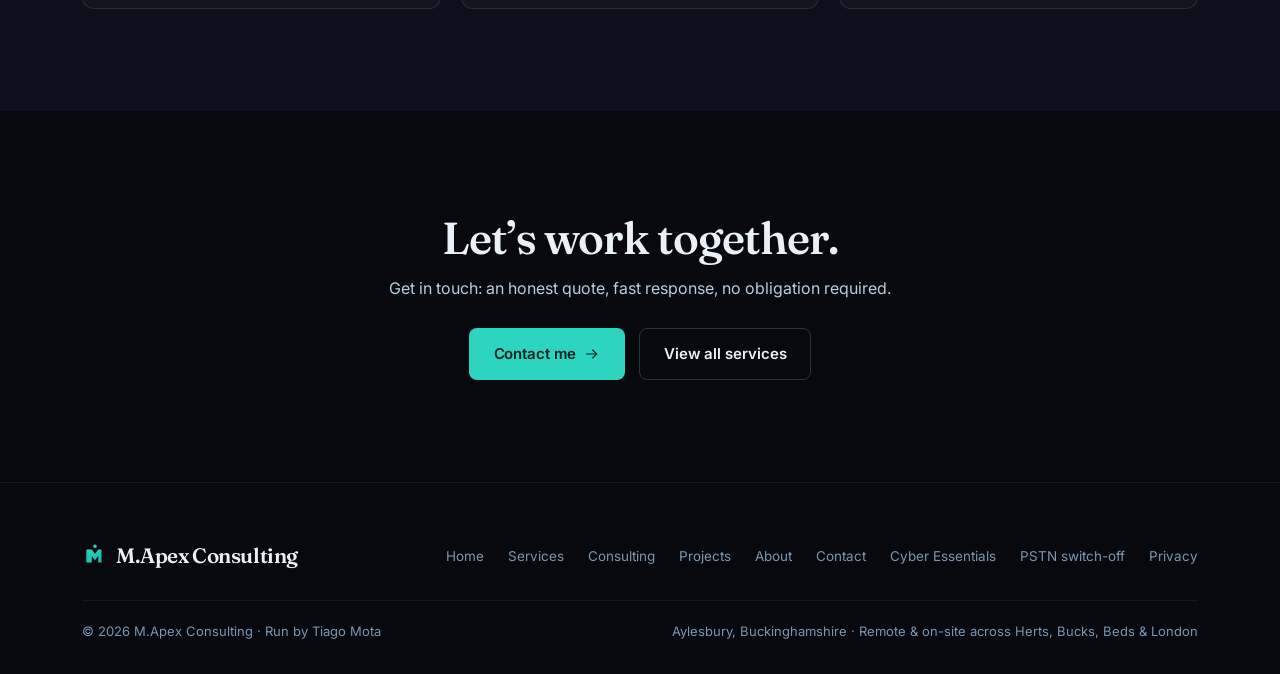
==== commit c56c1ad7: "Add PSTN switch-off page; drop certificate fee figure New pstn-switch-off.html: live countdown to 31" ====
--- a/about.html
+++ b/about.html
@@ -633,7 +633,7 @@
 <polygon points="45,30 60,50 75,30 90,30 90,90 75,90 75,60 60,80 45,60 45,90 30,90 30,30" fill="url(#grad-foot)"/>
 <circle cx="60" cy="15" r="8" fill="#2DD4BF"/>
 </svg>M.Apex Consulting</a>
-      <ul class="footer-links"><li><a href="index.html">Home</a></li><li><a href="services.html">Services</a></li><li><a href="consulting.html">Consulting</a></li><li><a href="projects.html">Projects</a></li><li><a href="about.html">About</a></li><li><a href="contact.html">Contact</a></li><li><a href="cyber-essentials.html">Cyber Essentials</a></li><li><a href="privacy.html">Privacy</a></li></ul>
+      <ul class="footer-links"><li><a href="index.html">Home</a></li><li><a href="services.html">Services</a></li><li><a href="consulting.html">Consulting</a></li><li><a href="projects.html">Projects</a></li><li><a href="about.html">About</a></li><li><a href="contact.html">Contact</a></li><li><a href="cyber-essentials.html">Cyber Essentials</a></li><li><a href="pstn-switch-off.html">PSTN switch-off</a></li><li><a href="privacy.html">Privacy</a></li></ul>
     </div>
     <div class="footer-bottom">
       <span>&copy; 2026 M.Apex Consulting &middot; Run by Tiago Mota</span>
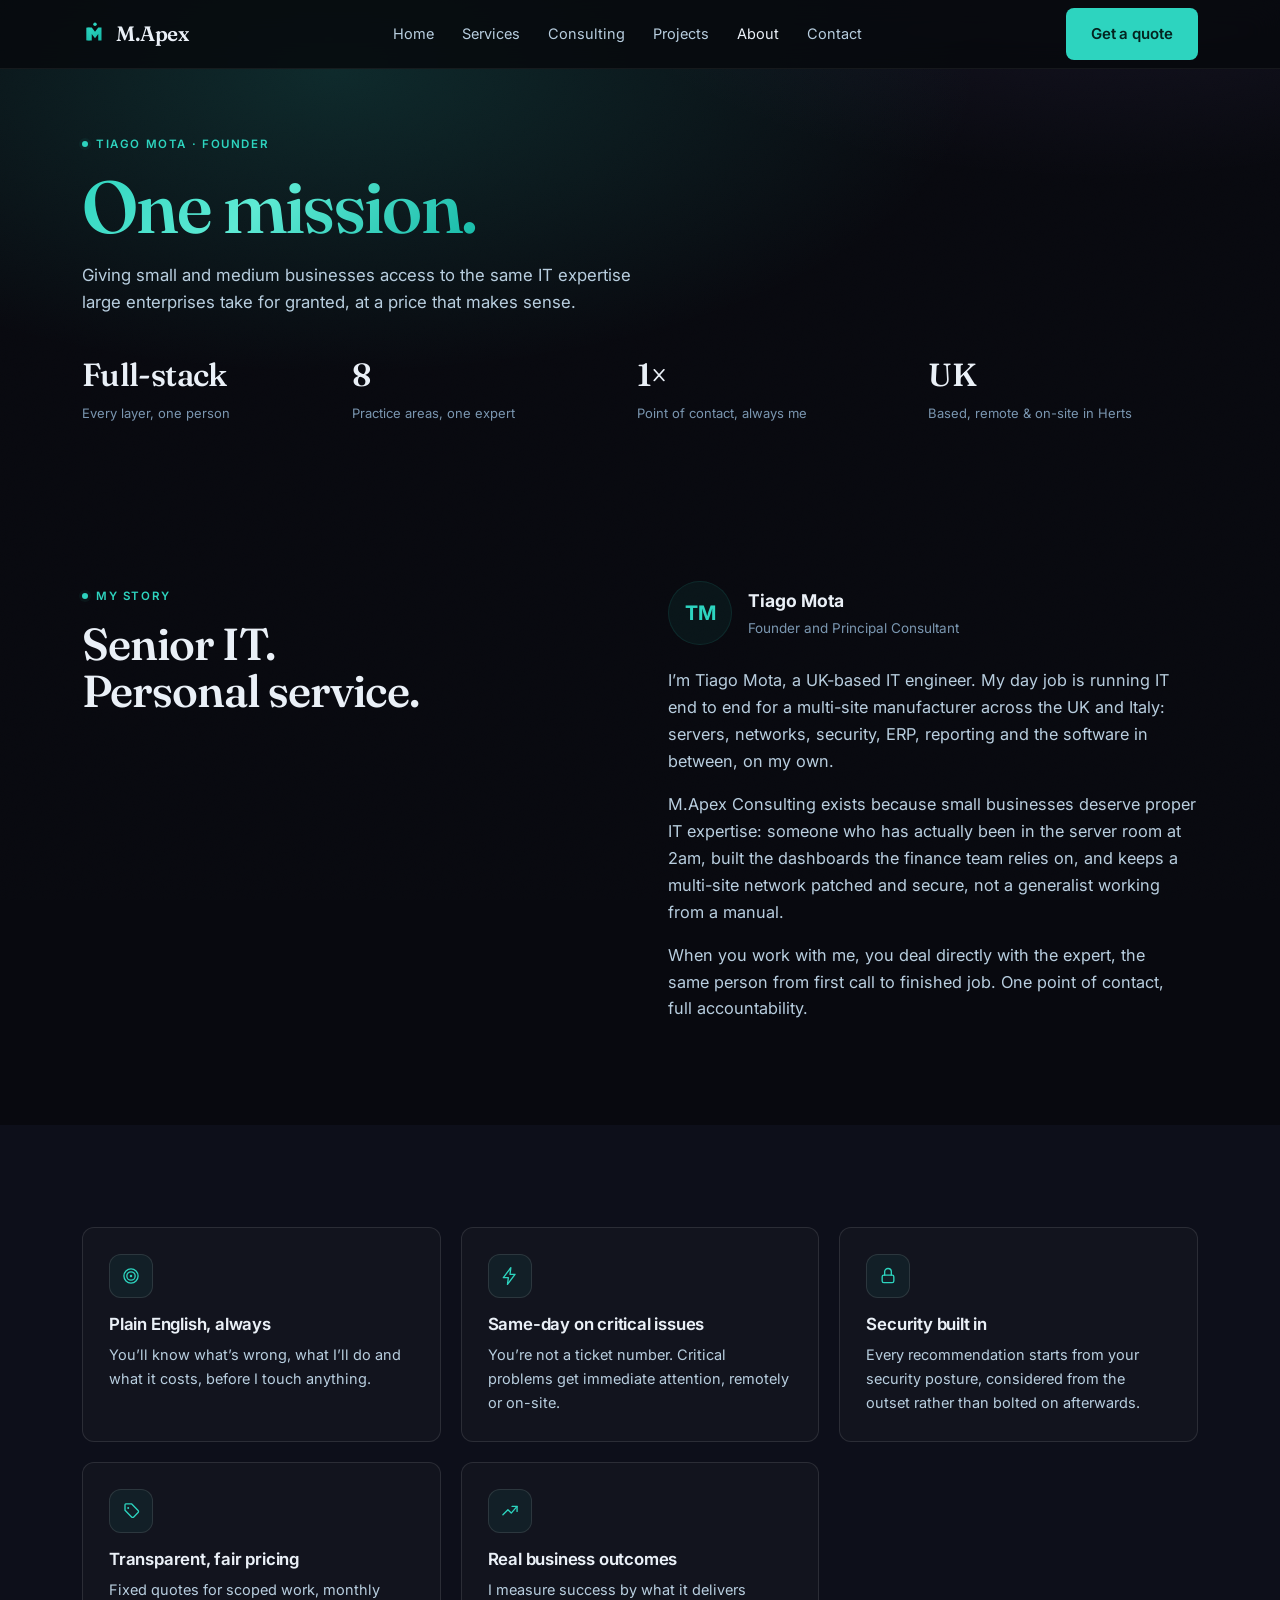
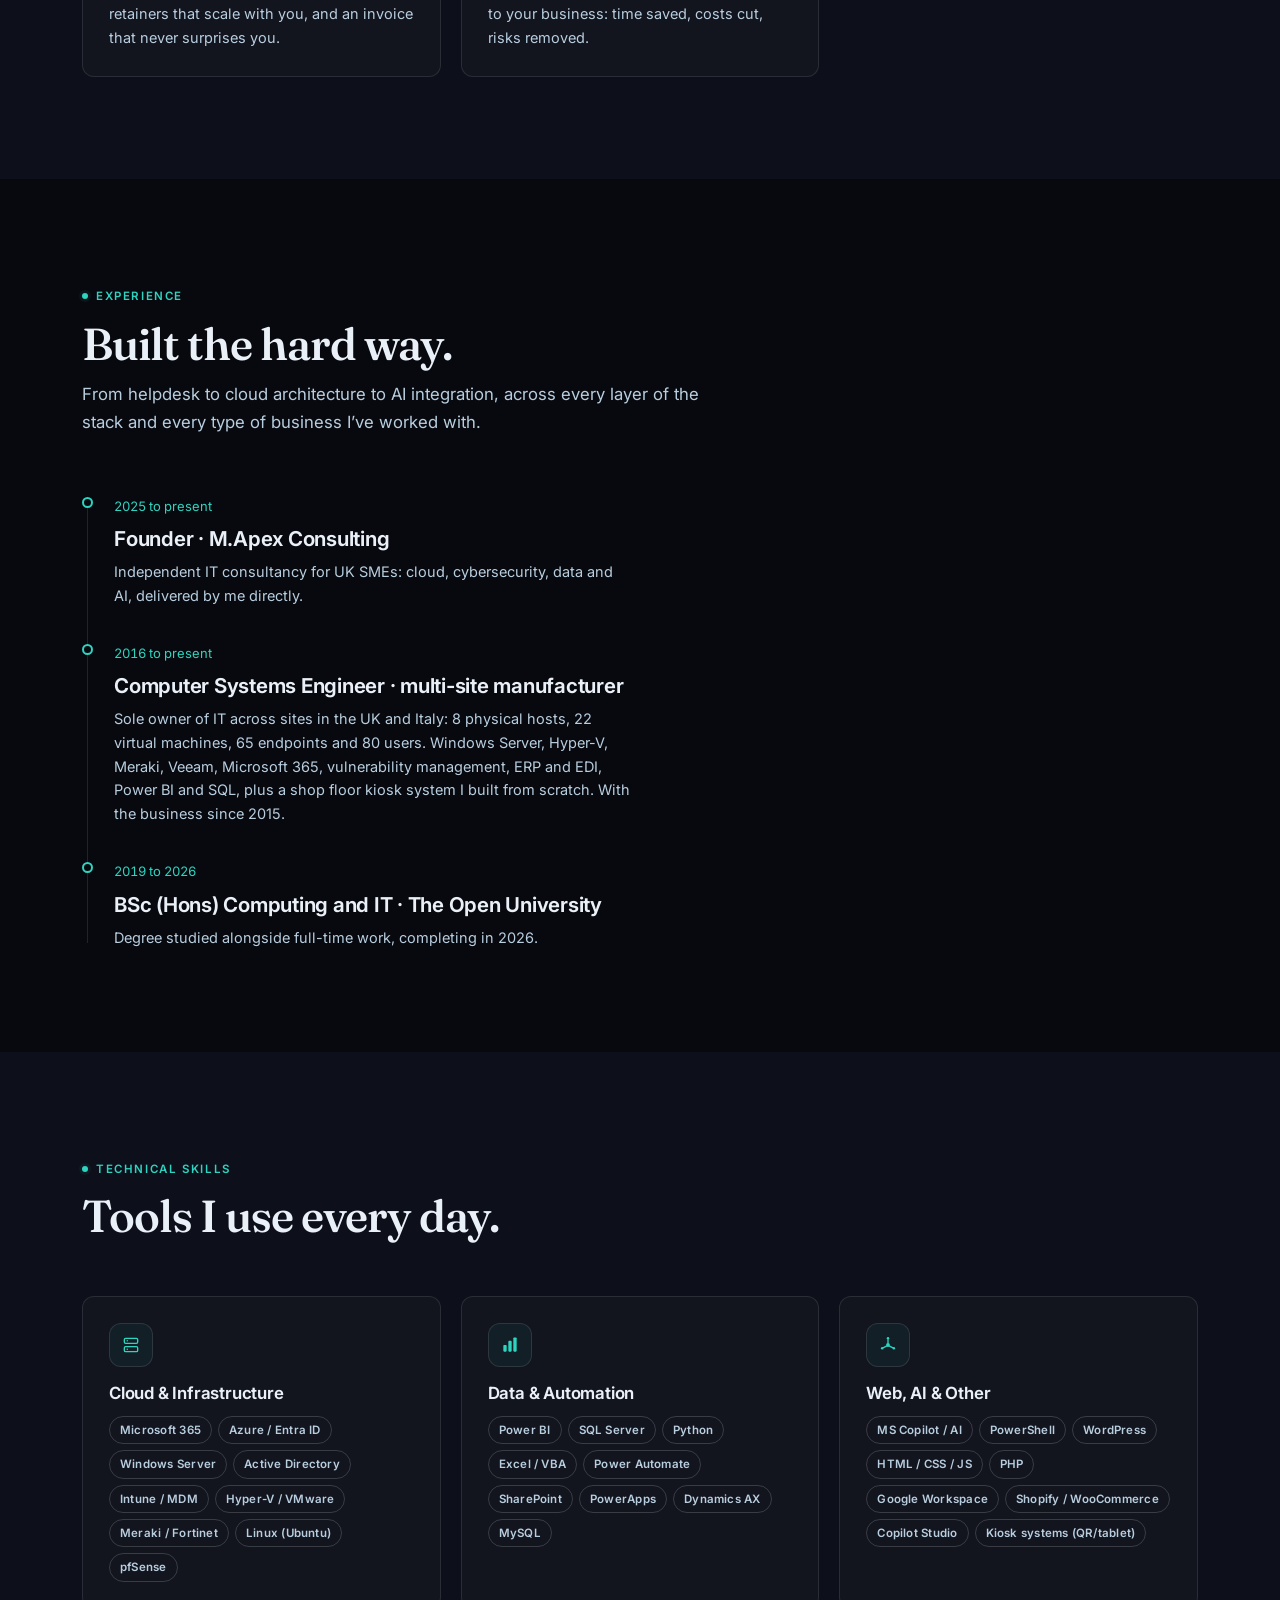
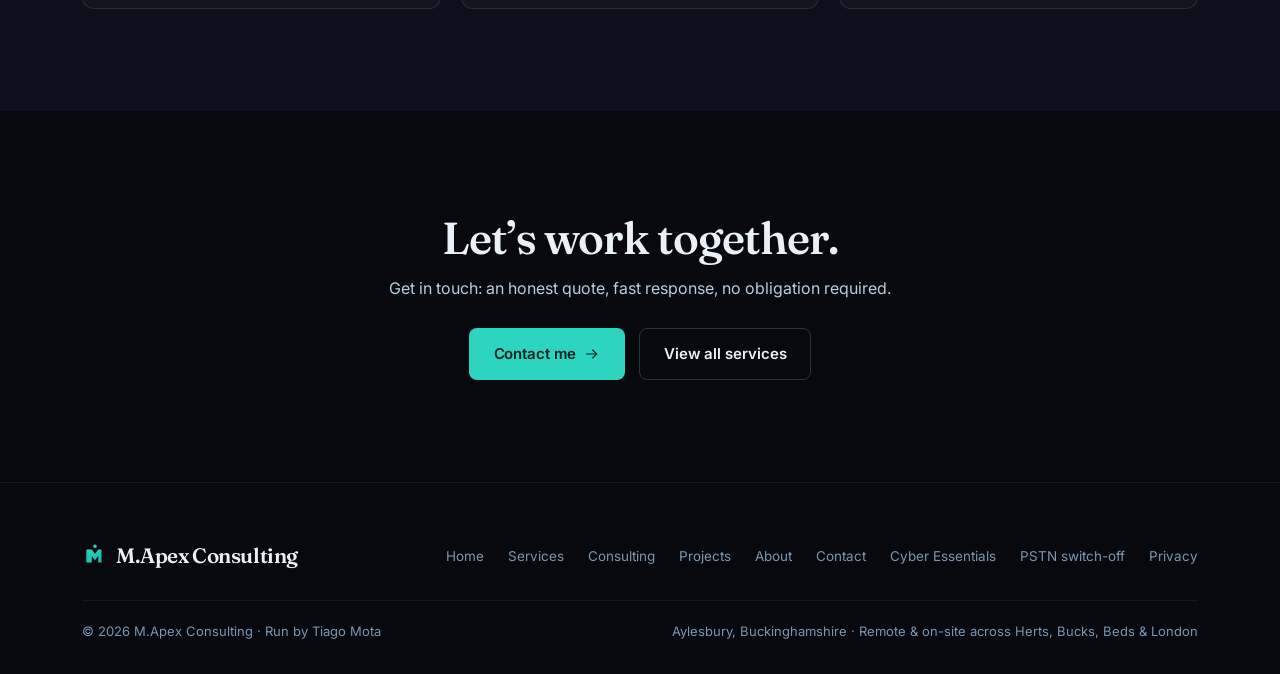
==== commit dca20c4b: "Update user count to 80 on About and Projects Co-Authored-By: Claude Opus 5.5 <noreply@anthropic.com" ====
--- a/about.html
+++ b/about.html
@@ -590,7 +590,7 @@
       <p>From helpdesk to cloud architecture to AI integration, across every layer of the stack and every type of business I’ve worked with.</p>
     </div>
     <div class="node-line"><div class="node-item"><span class="mono" style="color:var(--accent);font-size:13px">2025 to present</span><h3 style="margin:8px 0">Founder &middot; M.Apex Consulting</h3><p style="font-size:14.5px;max-width:520px">Independent IT consultancy for UK SMEs: cloud, cybersecurity, data and AI, delivered by me directly.</p></div>
-    <div class="node-item"><span class="mono" style="color:var(--accent);font-size:13px">2016 to present</span><h3 style="margin:8px 0">Computer Systems Engineer &middot; multi-site manufacturer</h3><p style="font-size:14.5px;max-width:520px">Sole owner of IT across sites in the UK and Italy: 8 physical hosts, 22 virtual machines, 65 endpoints and 60 users. Windows Server, Hyper-V, Meraki, Veeam, Microsoft 365, vulnerability management, ERP and EDI, Power BI and SQL, plus a shop floor kiosk system I built from scratch. With the business since 2015.</p></div>
+    <div class="node-item"><span class="mono" style="color:var(--accent);font-size:13px">2016 to present</span><h3 style="margin:8px 0">Computer Systems Engineer &middot; multi-site manufacturer</h3><p style="font-size:14.5px;max-width:520px">Sole owner of IT across sites in the UK and Italy: 8 physical hosts, 22 virtual machines, 65 endpoints and 80 users. Windows Server, Hyper-V, Meraki, Veeam, Microsoft 365, vulnerability management, ERP and EDI, Power BI and SQL, plus a shop floor kiosk system I built from scratch. With the business since 2015.</p></div>
     <div class="node-item"><span class="mono" style="color:var(--accent);font-size:13px">2019 to 2026</span><h3 style="margin:8px 0">BSc (Hons) Computing and IT &middot; The Open University</h3><p style="font-size:14.5px;max-width:520px">Degree studied alongside full-time work, completing in 2026.</p></div>
     </div>
   </div>
